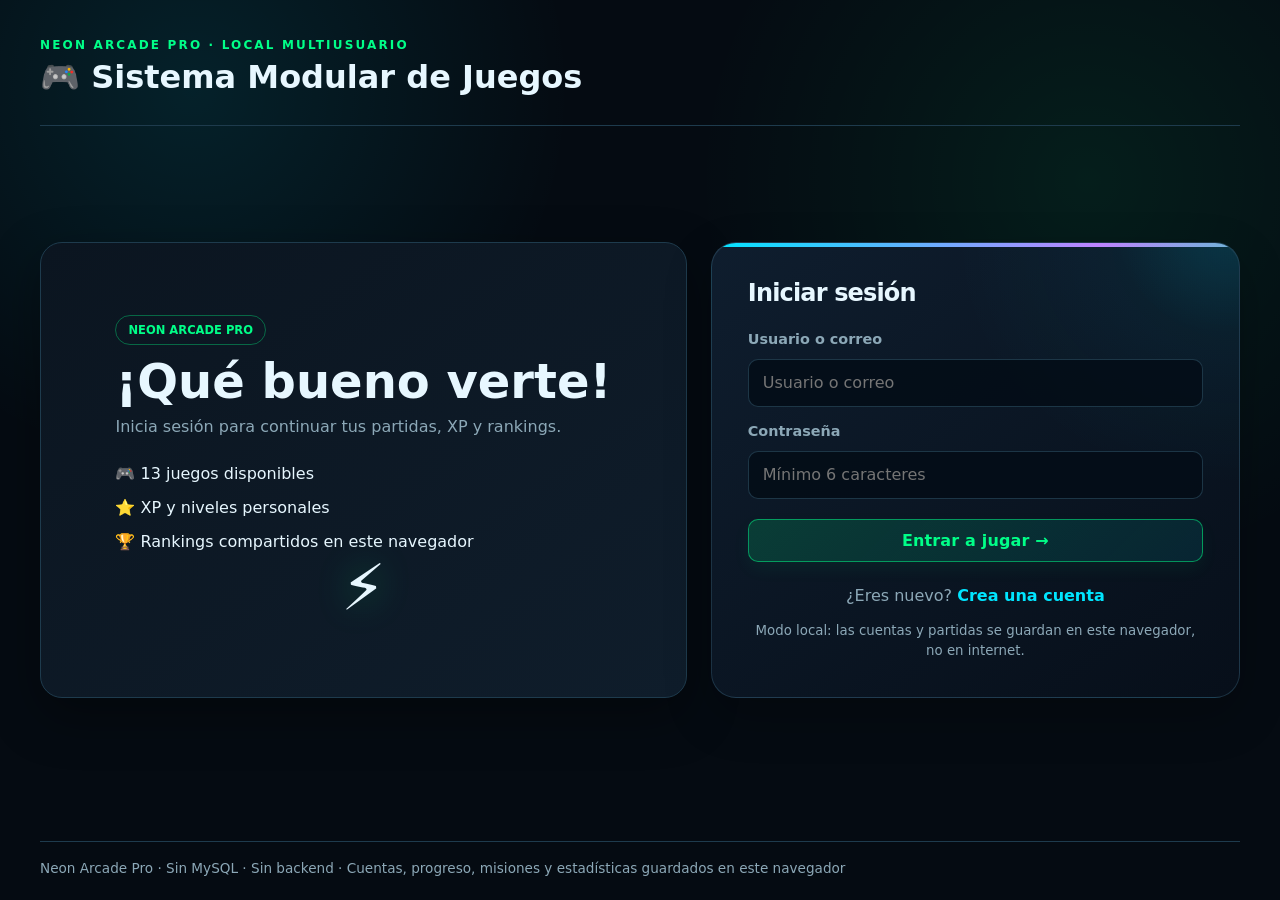
==== index.html @ b997c52e "Juegos_Arcade_Pagina_Web" ====
<!doctype html>
<html lang="es">
<head>
<meta charset="utf-8">
<meta name="viewport" content="width=device-width,initial-scale=1">
<title>Neon Arcade Pro — Local</title>
<link rel="stylesheet" href="frontend/css/styles.css?v=ctrl-shift-safe-large-player-card-20261010">
</head>
<body>
<div class="app-shell">
<header class="topbar">
  <div><span class="eyebrow">NEON ARCADE PRO · LOCAL MULTIUSUARIO</span><h1>🎮 Sistema Modular de Juegos</h1></div>
  <div id="actions"></div>
</header>
<main>
<section id="auth" class="view active"><div id="authcontent"></div></section>
<section id="home" class="view">
  <div class="hero-card hero-card-full"><div class="hero-card-content"><span class="badge">16 JUEGOS · 100% LOCAL</span><div class="hero-title-row"><h2>Elige tu desafío</h2><span id="home-user-chip" class="user-chip hero-user-chip" aria-live="polite"></span></div><p>Gana XP, sube de nivel y mejora tus rankings.</p><div id="profile" class="stats hero-stats"></div></div><span class="hero-icon">⚡</span></div><div id="games" class="game-grid"></div>
</section>
<section id="game" class="view"><div class="game-header"><button id="back" class="btn secondary">← Juegos</button><div><span id="cat" class="eyebrow"></span><h2 id="title"></h2></div><div class="game-header-actions"><button id="restart-current-game" class="btn secondary">↻ Nueva partida</button><button id="rank1" class="btn secondary">🏆 Ranking</button></div></div><div id="gamecontent"></div></section>
<section id="dash" class="view"><button id="backdash" class="btn secondary">← Juegos</button><div id="dashcontent"></div></section>
<section id="rank" class="view"><button id="backrank" class="btn secondary">← Juegos</button><h2>🏆 Rankings locales</h2><div id="rankcontent" class="ranking-grid"></div></section>
<section id="admin" class="view"><button id="backadmin" class="btn secondary">← Juegos</button><h2>🛠️ Administración local</h2><div id="admincontent"></div></section>
</main>
<footer>Neon Arcade Pro · Sin MySQL · Sin backend · Cuentas, progreso, misiones y estadísticas guardados en este navegador</footer>
</div>
<div id="toast-container" class="toast-container"></div>
<script src="frontend/js/bundle-standalone.js?v=ctrl-shift-safe-large-player-card-20261010"></script>
<script src="frontend/js/expansion.js?v=ctrl-shift-safe-large-player-card-20261010"></script>
<script src="frontend/js/neon-v2.js?v=integrated-games-20261010"></script>
</body>
</html>
---- frontend/css/styles.css ----
:root {
  --bg: #050b12;
  --panel: #0b1520;
  --panel-2: #0f1d2b;
  --border: #1e3b4d;
  --text: #e7f7ff;
  --muted: #8ca8b7;
  --green: #00ff88;
  --cyan: #00e5ff;
  --yellow: #ffe600;
  --red: #ff3b5f;
  --blue: #4d8dff;
  --shadow: 0 18px 50px rgba(0,0,0,.35);
}

* { box-sizing: border-box; }
html { scroll-behavior: smooth; }
body {
  margin: 0;
  min-height: 100vh;
  font-family: Inter, ui-sans-serif, system-ui, -apple-system, BlinkMacSystemFont, "Segoe UI", sans-serif;
  color: var(--text);
  background:
    radial-gradient(circle at 15% 10%, rgba(0,229,255,.10), transparent 28%),
    radial-gradient(circle at 85% 20%, rgba(0,255,136,.08), transparent 30%),
    var(--bg);
}
button, input { font: inherit; }
button { cursor: pointer; }
.app-shell { width: min(1200px, 94%); margin: 0 auto; min-height: 100vh; display:flex; flex-direction:column; }
.topbar {
  display:flex; justify-content:space-between; gap:24px; align-items:center;
  padding:34px 0 24px; border-bottom:1px solid var(--border);
}
.topbar h1, .game-header h2, .section-header h2, .credits-card h2 { margin:5px 0; }
.topbar p, .hero-card p, .credits-card p { color:var(--muted); margin:8px 0 0; }
.eyebrow { color:var(--green); font-size:.75rem; font-weight:800; letter-spacing:.18em; }
.top-actions { display:flex; gap:10px; flex-wrap:wrap; }
.view { display:none; padding:28px 0 50px; }
.view.active { display:block; }
.hero-card, .credits-card {
  border:1px solid var(--border); background:linear-gradient(145deg,var(--panel),var(--panel-2));
  border-radius:22px; padding:28px; box-shadow:var(--shadow);
}
.hero-card { display:flex; justify-content:space-between; align-items:center; margin-bottom:24px; }
.hero-card h2 { font-size:clamp(1.7rem,4vw,2.6rem); margin:8px 0; }
.hero-icon { font-size:4rem; filter:drop-shadow(0 0 18px rgba(0,255,136,.4)); }
.badge {
  display:inline-block; border:1px solid rgba(0,255,136,.35); color:var(--green);
  border-radius:999px; padding:5px 10px; font-size:.72rem; font-weight:800;
}
.game-grid { display:grid; grid-template-columns:repeat(auto-fit,minmax(240px,1fr)); gap:16px; }
.game-card {
  text-align:left; padding:22px; border-radius:18px; border:1px solid var(--border);
  background:var(--panel); color:var(--text); transition:.2s; min-height:180px;
}
.game-card:hover { transform:translateY(-4px); border-color:var(--cyan); box-shadow:0 12px 35px rgba(0,229,255,.10); }
.game-card .icon { font-size:2rem; }
.game-card h3 { margin:12px 0 6px; }
.game-card p { color:var(--muted); margin:0; line-height:1.5; }
.game-card .play { color:var(--green); margin-top:18px; font-weight:800; }
.btn {
  border:1px solid var(--border); color:var(--text); background:var(--panel);
  border-radius:10px; padding:10px 15px; transition:.18s;
}
.btn:hover { transform:translateY(-1px); border-color:var(--cyan); }
.btn-primary { background:rgba(0,255,136,.10); border-color:rgba(0,255,136,.5); color:var(--green); }
.btn-secondary { color:var(--cyan); }
.btn-danger { color:var(--red); }
.game-header, .section-header { display:grid; grid-template-columns:auto 1fr auto; gap:18px; align-items:center; margin-bottom:20px; }
.game-content { max-width:900px; margin:auto; }
.game-panel {
  background:linear-gradient(145deg,var(--panel),var(--panel-2)); border:1px solid var(--border);
  border-radius:22px; padding:28px; box-shadow:var(--shadow);
}
.game-panel h3 { margin-top:0; }
.stats { display:grid; grid-template-columns:repeat(auto-fit,minmax(120px,1fr)); gap:10px; margin:18px 0; }
.stat { background:rgba(255,255,255,.025); border:1px solid var(--border); border-radius:12px; padding:12px; }
.stat small { display:block; color:var(--muted); }
.stat strong { font-size:1.25rem; }
.form-row { display:flex; gap:10px; flex-wrap:wrap; align-items:center; }
.input {
  width:100%; background:#07111a; color:var(--text); border:1px solid var(--border);
  border-radius:10px; padding:12px 14px; outline:none;
}
.input:focus { border-color:var(--cyan); box-shadow:0 0 0 3px rgba(0,229,255,.08); }
.form-row .input { flex:1; min-width:180px; }
.action-row { display:flex; gap:10px; flex-wrap:wrap; margin-top:18px; }
.message { margin-top:16px; padding:13px; border-radius:10px; background:rgba(255,255,255,.04); border-left:3px solid var(--cyan); }
.message.success { border-color:var(--green); color:var(--green); }
.message.error { border-color:var(--red); color:#ff9caf; }
.message.warn { border-color:var(--yellow); color:var(--yellow); }
.sequence {
  font-size:2rem; letter-spacing:.25em; text-align:center; padding:22px;
  border:1px dashed var(--cyan); border-radius:14px; margin:18px 0; color:var(--cyan);
}
.choice-grid { display:grid; grid-template-columns:repeat(3,1fr); gap:12px; }
.choice {
  padding:22px 10px; background:var(--panel); border:1px solid var(--border);
  border-radius:15px; color:var(--text); font-size:1.1rem;
}
.choice:hover { border-color:var(--green); }
.word-display { font-size:2rem; letter-spacing:.2em; text-align:center; padding:18px; color:var(--green); }
.letter-grid { display:grid; grid-template-columns:repeat(auto-fit,minmax(42px,1fr)); gap:8px; margin-top:15px; }
.letter-btn { padding:10px; border:1px solid var(--border); background:var(--panel); color:var(--text); border-radius:8px; }
.letter-btn:disabled { opacity:.35; cursor:not-allowed; }
.ranking-grid { display:grid; grid-template-columns:repeat(auto-fit,minmax(270px,1fr)); gap:16px; }
.ranking-card { background:var(--panel); border:1px solid var(--border); border-radius:18px; padding:20px; }
.ranking-card h3 { color:var(--cyan); margin-top:0; }
.ranking-row { display:grid; grid-template-columns:38px 1fr auto; gap:8px; padding:9px 0; border-bottom:1px solid rgba(255,255,255,.06); }
.ranking-row:last-child { border-bottom:0; }
.rank-number { color:var(--yellow); font-weight:800; }
.empty { color:var(--muted); padding:12px 0; }
.modal { position:fixed; inset:0; background:rgba(0,0,0,.72); display:grid; place-items:center; padding:20px; z-index:20; }
.modal.hidden { display:none; }
.modal-card { width:min(520px,100%); background:var(--panel-2); border:1px solid var(--border); border-radius:20px; padding:26px; position:relative; }
.modal-close { position:absolute; right:12px; top:10px; background:none; border:0; color:var(--muted); font-size:1.8rem; }
.toast-container { position:fixed; right:18px; bottom:18px; display:grid; gap:8px; z-index:30; }
.toast { background:var(--panel-2); border:1px solid var(--border); border-left:3px solid var(--green); padding:12px 15px; border-radius:10px; box-shadow:var(--shadow); }
footer { margin-top:auto; border-top:1px solid var(--border); padding:18px 0 24px; color:var(--muted); display:flex; justify-content:space-between; gap:15px; font-size:.85rem; }
@media (max-width:700px) {
  .topbar, .hero-card { flex-direction:column; align-items:flex-start; }
  .game-header, .section-header { grid-template-columns:1fr; }
  .choice-grid { grid-template-columns:1fr; }
  .hero-icon { display:none; }
}


/* Autenticación local */
#auth.view.active { display:flex; align-items:center; min-height:calc(100vh - 190px); }
.auth-layout { display:grid; grid-template-columns:1.1fr minmax(300px,.9fr); gap:24px; width:100%; align-items:stretch; }
.auth-hero { margin:0; min-height:100%; display:flex; flex-direction:column; justify-content:center; }
.auth-hero h2 { font-size:clamp(1.8rem,4vw,3rem); }
.auth-benefits { list-style:none; padding:0; display:grid; gap:15px; margin:28px 0 0; color:var(--text); }
.auth-form { display:flex; flex-direction:column; gap:12px; justify-content:center; }
.auth-form h2 { margin:0 0 8px; }
.auth-form label { color:var(--muted); font-size:.9rem; font-weight:700; margin-top:4px; }
.auth-submit { margin-top:8px; min-height:46px; }
.auth-switch { color:var(--muted); text-align:center; margin:8px 0 0; }
.link-button { border:0; padding:0; color:var(--cyan); background:none; font-weight:800; }
.link-button:hover { text-decoration:underline; }
.auth-note { color:var(--muted); line-height:1.5; text-align:center; }
.user-chip { display:inline-flex; align-items:center; border:1px solid var(--border); border-radius:999px; padding:9px 12px; color:var(--green); }
[hidden] { display:none !important; }
@media(max-width:760px) { .auth-layout { grid-template-columns:1fr; } .auth-hero { min-height:auto; } #auth.view.active { align-items:flex-start; } }

/* Quiz Master */
.quiz-panel{max-width:820px;margin:0 auto;padding:clamp(20px,4vw,36px)}.quiz-top,.quiz-meta,.quiz-bottom{display:flex;align-items:center;justify-content:space-between;gap:14px;flex-wrap:wrap}.quiz-score{font-weight:800;color:var(--yellow)}.quiz-meta{margin:22px 0 10px;color:var(--muted);font-size:.9rem}.quiz-question{font-size:clamp(1.3rem,3vw,2rem);line-height:1.3;margin:28px 0}.quiz-answers{display:grid;grid-template-columns:1fr 1fr;gap:12px}.quiz-answer{display:flex;align-items:center;gap:12px;text-align:left;min-height:68px;padding:14px;border:1px solid var(--border);border-radius:14px;background:var(--panel-2);color:var(--text);transition:transform .15s,border-color .15s,background .15s}.quiz-answer:hover:not(:disabled){transform:translateY(-2px);border-color:var(--cyan)}.quiz-answer>span{display:grid;place-items:center;flex:0 0 32px;height:32px;border-radius:9px;background:#153140;color:var(--cyan);font-weight:900}.quiz-answer.correct{border-color:var(--green);background:rgba(0,255,136,.1)}.quiz-answer.incorrect{border-color:var(--red);background:rgba(255,59,95,.1)}.quiz-feedback{min-height:70px;padding-top:14px}.quiz-feedback p{color:var(--muted);margin-top:6px}.quiz-bottom{border-top:1px solid var(--border);padding-top:18px;margin-top:10px}.quiz-result{text-align:center;max-width:700px;margin:auto}.quiz-big{font-size:4rem;margin-bottom:12px}.quiz-result .btn{margin:12px 6px 0}@media(max-width:600px){.quiz-answers{grid-template-columns:1fr}.quiz-question{margin:20px 0}.quiz-answer{min-height:58px}}

/* Secuencia Neon */
.sequence-panel{max-width:850px;margin:0 auto;padding:clamp(18px,4vw,34px)}.sequence-heading{display:flex;justify-content:space-between;gap:20px;align-items:flex-start;flex-wrap:wrap}.sequence-heading h2{margin:10px 0 6px}.sequence-heading p{color:var(--muted);max-width:520px}.sequence-stats{display:flex;gap:10px}.sequence-stats>div{display:flex;flex-direction:column;gap:6px;padding:12px 16px;border:1px solid var(--border);border-radius:12px;background:var(--panel-2);min-width:82px}.sequence-stats small{color:var(--muted)}.sequence-stats strong{font-size:1.3rem;color:var(--green)}.sequence-status{text-align:center;margin:22px 0;padding:13px;border-radius:12px;border:1px solid #1b4653;background:#081b26;font-weight:700;min-height:48px}.sequence-board{display:grid;grid-template-columns:repeat(2,minmax(100px,180px));gap:14px;justify-content:center;padding:16px 0}.sequence-pad{aspect-ratio:1;border:2px solid #254050;border-radius:24px;display:flex;flex-direction:column;align-items:center;justify-content:center;gap:8px;color:#fff;background:#101f2b;transition:transform .12s,filter .12s,box-shadow .12s;box-shadow:inset 0 0 22px #0004}.sequence-pad span{font-size:clamp(2rem,6vw,3.4rem)}.sequence-pad small{font-weight:800;letter-spacing:.08em;text-transform:uppercase}.sequence-pad:disabled{cursor:default;opacity:.72}.sequence-pad:not(:disabled){cursor:pointer}.sequence-pad:not(:disabled):hover{transform:scale(1.025)}.sequence-pad.pad-cyan{border-color:#00e5ff66}.sequence-pad.pad-pink{border-color:#ff4da666}.sequence-pad.pad-green{border-color:#00ff8866}.sequence-pad.pad-yellow{border-color:#ffe60066}.sequence-pad.lit{transform:scale(.96);filter:brightness(1.8);box-shadow:0 0 32px currentColor,inset 0 0 32px currentColor}.pad-cyan.lit{background:#007e91;color:#8fffff}.pad-pink.lit{background:#9d245e;color:#ffd5eb}.pad-green.lit{background:#087442;color:#caffdf}.pad-yellow.lit{background:#877100;color:#fff6a5}.sequence-actions{display:flex;justify-content:center;gap:10px;flex-wrap:wrap;margin-top:10px}.sequence-help{text-align:center;margin-top:16px}.sequence-result{text-align:center;margin-top:20px;padding:18px;border:1px solid var(--border);border-radius:14px;background:var(--panel-2)}.sequence-result .btn{margin:8px}.sequence-result .muted{display:block}@media(max-width:500px){.sequence-board{gap:9px}.sequence-pad{border-radius:16px}.sequence-stats>div{min-width:70px;padding:10px}}


/* Arcade mini-games pack */
.mini-game-panel,.mini-game-result{max-width:820px;margin:0 auto;padding:clamp(20px,4vw,36px);text-align:center}.mini-game-head{display:flex;justify-content:space-between;align-items:center;gap:12px;flex-wrap:wrap}.mini-timer{font-size:1.15rem;color:var(--yellow)}.typing-word{font-size:clamp(2.5rem,8vw,4.5rem);font-weight:900;letter-spacing:.04em;color:var(--cyan);text-shadow:0 0 25px #00e5ff44;margin:28px 0}.mini-form{display:flex;gap:10px;max-width:600px;margin:0 auto 24px}.mini-form .input{flex:1;min-width:0}.mini-stats{display:flex;justify-content:center;gap:12px;flex-wrap:wrap;margin:22px 0}.mini-stats>div{min-width:110px;padding:14px;border:1px solid var(--border);border-radius:13px;background:var(--panel-2);display:flex;flex-direction:column;gap:5px}.mini-stats small{color:var(--muted)}.mini-stats strong{font-size:1.5rem;color:var(--green)}.mini-feedback{min-height:26px;color:var(--cyan);font-weight:700}.mini-emoji{font-size:4rem;margin-bottom:12px}.mini-game-result .btn{margin:8px}.reaction-pad{width:min(100%,520px);min-height:240px;margin:24px auto;border:2px solid #ff456866;border-radius:22px;background:linear-gradient(135deg,#321329,#501c36);color:#ffd8e7;font-size:clamp(1.5rem,5vw,2.5rem);font-weight:900;letter-spacing:.05em;cursor:pointer;box-shadow:0 0 30px #ff456822;transition:background .12s,transform .12s}.reaction-pad.reaction-go{background:linear-gradient(135deg,#087442,#00a95d);border-color:#24e58a;color:#e2ffef;box-shadow:0 0 38px #24e58a55}.reaction-history{display:grid;gap:7px;margin:18px 0;color:var(--muted)}.color-target{margin:24px 0;font-size:1.2rem}.color-target strong{font-size:1.8rem;margin-left:8px}.color-grid{display:grid;grid-template-columns:repeat(5,minmax(50px,100px));gap:12px;justify-content:center}.color-tile{aspect-ratio:1;border-radius:18px;border:2px solid color-mix(in srgb,var(--tile),transparent 15%);background:color-mix(in srgb,var(--tile),#101522 20%);font-size:clamp(1.7rem,5vw,2.8rem);cursor:pointer;transition:transform .12s,filter .12s;box-shadow:0 8px 22px color-mix(in srgb,var(--tile),transparent 78%)}.color-tile:hover{transform:translateY(-4px) scale(1.03);filter:brightness(1.2)}.ttt-board{display:grid;grid-template-columns:repeat(3,minmax(70px,120px));gap:10px;justify-content:center;margin:24px auto}.ttt-cell{aspect-ratio:1;border:1px solid var(--border);border-radius:16px;background:var(--panel-2);color:var(--cyan);font-size:clamp(2rem,7vw,3.5rem);font-weight:900;cursor:pointer;box-shadow:inset 0 0 18px #0003;transition:transform .12s,border-color .12s}.ttt-cell:not(:disabled):hover{transform:scale(1.04);border-color:var(--cyan)}.ttt-cell:disabled{cursor:default;color:var(--pink)}@media(max-width:600px){.mini-form{flex-direction:column}.color-grid{gap:7px}.color-tile{border-radius:12px}.reaction-pad{min-height:190px}.mini-stats>div{min-width:90px;padding:10px}}


/* Refresh visual para los 9 juegos clásicos: más profundidad, contraste y feedback */
:root { --game-glow: rgba(0,229,255,.12); }
.game-card {
  position:relative; isolation:isolate; overflow:hidden; text-align:left;
  min-height:230px; padding:22px; border-radius:20px;
  background:linear-gradient(145deg,rgba(17,34,52,.98),rgba(7,16,28,.98));
  border:1px solid rgba(102,160,190,.22);
  box-shadow:0 12px 28px rgba(0,0,0,.18), inset 0 1px 0 rgba(255,255,255,.035);
  transition:transform .22s ease,border-color .22s ease,box-shadow .22s ease;
}
.game-card::before { content:""; position:absolute; z-index:-1; width:190px;height:190px;right:-80px;top:-95px;border-radius:50%;background:radial-gradient(circle,rgba(0,229,255,.14),transparent 68%);transition:transform .28s ease; }
.game-card::after { content:""; position:absolute;left:0;right:0;bottom:0;height:3px;background:linear-gradient(90deg,var(--cyan),var(--green),var(--pink));transform:scaleX(.18);transform-origin:left;transition:transform .22s ease; }
.game-card:hover { transform:translateY(-6px);border-color:rgba(0,229,255,.58);box-shadow:0 18px 42px rgba(0,0,0,.3),0 0 24px rgba(0,229,255,.08); }
.game-card:hover::before { transform:scale(1.35); }
.game-card:hover::after { transform:scaleX(1); }
.game-card .icon { display:grid;place-items:center;width:64px;height:64px;margin-bottom:16px;border:1px solid rgba(0,229,255,.22);border-radius:18px;background:linear-gradient(145deg,rgba(0,229,255,.11),rgba(189,131,255,.08));font-size:2.15rem;filter:drop-shadow(0 0 10px rgba(0,229,255,.14)); }
.game-card .eyebrow { display:inline-flex;padding:5px 8px;border:1px solid rgba(0,229,255,.15);border-radius:999px;background:rgba(0,229,255,.055);font-size:.68rem; }
.game-card h3 { font-size:1.16rem;letter-spacing:-.02em;margin:12px 0 8px; }
.game-card p { font-size:.91rem;line-height:1.55;min-height:42px; }
.game-card .play { display:flex;align-items:center;justify-content:space-between;margin-top:18px;padding-top:13px;border-top:1px solid rgba(255,255,255,.07);font-size:.82rem;letter-spacing:.07em; }
.game-panel { position:relative;overflow:hidden;border-color:rgba(93,159,190,.24);background:radial-gradient(ellipse at 100% 0%,rgba(0,229,255,.075),transparent 38%),linear-gradient(145deg,rgba(15,30,47,.98),rgba(7,15,26,.99));box-shadow:0 18px 48px rgba(0,0,0,.24),inset 0 1px 0 rgba(255,255,255,.035); }
.game-panel > h3:first-child { display:flex;align-items:center;gap:10px;font-size:clamp(1.3rem,3vw,1.8rem);letter-spacing:-.025em;margin:0 0 20px;padding-bottom:16px;border-bottom:1px solid rgba(255,255,255,.08); }
.game-panel h2 { letter-spacing:-.035em; }
.game-panel .stats { margin:20px 0; }
.game-panel .stat { border-color:rgba(91,159,190,.18);background:linear-gradient(145deg,rgba(18,39,58,.82),rgba(10,23,36,.82));box-shadow:inset 0 1px 0 rgba(255,255,255,.025); }
.game-panel .stat strong { display:block;margin-top:5px;color:var(--cyan);font-size:clamp(1.35rem,3vw,1.7rem); }
.game-panel .sequence { font-size:clamp(1.6rem,5vw,2.5rem);font-weight:900;letter-spacing:.22em;background:linear-gradient(135deg,rgba(0,229,255,.075),rgba(0,255,136,.035));box-shadow:inset 0 0 24px rgba(0,229,255,.04),0 0 22px rgba(0,229,255,.025); }
.game-panel #question h2, .game-panel #question h3, .game-panel #current { font-size:clamp(2rem,6vw,3.5rem);font-weight:900;color:var(--cyan);text-shadow:0 0 25px rgba(0,229,255,.13); }
.game-panel .choice-grid { gap:14px;margin:22px 0; }
.game-panel .choice { position:relative;overflow:hidden;min-height:82px;border-radius:16px;background:linear-gradient(145deg,rgba(21,42,60,.95),rgba(9,22,35,.98));box-shadow:0 8px 18px rgba(0,0,0,.12),inset 0 1px 0 rgba(255,255,255,.04);font-weight:800;transition:transform .16s,border-color .16s,box-shadow .16s; }
.game-panel .choice:hover:not(:disabled) { transform:translateY(-3px);border-color:var(--green);box-shadow:0 10px 25px rgba(0,255,136,.08); }
.game-panel .input { min-height:48px;background:rgba(4,13,23,.88);border-color:rgba(95,158,190,.28); }
.game-panel .btn { min-height:43px;font-weight:750;letter-spacing:.01em; }
.game-panel .btn-primary { background:linear-gradient(135deg,rgba(0,255,136,.16),rgba(0,229,255,.09));box-shadow:0 7px 18px rgba(0,255,136,.055); }
.game-panel .btn:disabled { opacity:.58;cursor:not-allowed;transform:none; }
.game-panel .message { border-radius:13px;line-height:1.55;box-shadow:inset 0 0 22px rgba(255,255,255,.018);animation:arcadeMessageIn .22s ease both; }
.game-panel .action-row { padding-top:14px;border-top:1px solid rgba(255,255,255,.065); }
#result:empty { display:none; }
@keyframes arcadeMessageIn { from { opacity:0;transform:translateY(5px); } to { opacity:1;transform:translateY(0); } }
@media(max-width:600px) {
  .game-card { min-height:205px;padding:18px; }
  .game-card .icon { width:54px;height:54px;border-radius:15px; }
  .game-panel { padding:20px; }
  .game-panel .choice-grid { gap:9px; }
  .game-panel .choice { min-height:70px;padding:16px 8px; }
}
@media(prefers-reduced-motion:reduce) { .game-card,.game-card::before,.game-card::after,.game-panel .choice,.game-panel .message { transition:none;animation:none; } }


/* NEON ARCADE PRO — acabado visual dedicado a los nueve juegos clásicos */
.game-panel {
  --classic-accent: #00e5ff;
  position: relative;
  isolation: isolate;
  padding: clamp(22px, 3.5vw, 36px);
  border-radius: 25px;
}
.game-panel::before {
  content: "";
  position: absolute;
  inset: 0 0 auto;
  height: 4px;
  z-index: -1;
  background: linear-gradient(90deg,var(--classic-accent),#bd83ff,#00ff88,var(--classic-accent));
  background-size: 220% 100%;
  animation: classicGlowLine 6s linear infinite;
}
.game-panel::after {
  content: "";
  position: absolute;
  width: 230px;
  height: 230px;
  top: -135px;
  right: -100px;
  border-radius: 50%;
  pointer-events: none;
  background: radial-gradient(circle,var(--classic-accent) 0%,transparent 68%);
  opacity: .09;
  z-index: -1;
}
@keyframes classicGlowLine { to { background-position: 220% 0; } }
.game-panel h3:first-child { font-size: clamp(1.4rem, 3vw, 2rem); }
.game-panel > p { max-width: 66ch; line-height: 1.7; color: var(--muted); }
.game-panel .stats { display: grid; grid-template-columns: repeat(auto-fit,minmax(115px,1fr)); gap: 12px; }
.game-panel .stat { border-radius: 17px; padding: 16px 18px; transition: transform .18s,border-color .18s; }
.game-panel .stat:hover { transform: translateY(-2px); border-color: color-mix(in srgb,var(--classic-accent),transparent 40%); }
.game-panel .stat small { text-transform: uppercase; letter-spacing: .1em; font-size: .69rem; }
.game-panel .stat strong { font-variant-numeric: tabular-nums; }
.game-panel .choice-grid { display: grid; grid-template-columns: repeat(auto-fit,minmax(125px,1fr)); }
.game-panel .choice { min-height: 92px; padding: 18px; font-size: 1.02rem; }
.game-panel .choice:active:not(:disabled), .game-panel .btn:active:not(:disabled) { transform: translateY(1px) scale(.985); }
.game-panel .form-row { display:flex; gap:12px; align-items:stretch; margin:18px 0; }
.game-panel .form-row .input { flex:1; min-width:0; }
.game-panel .input:focus { outline: none; border-color: var(--classic-accent); box-shadow: 0 0 0 3px color-mix(in srgb,var(--classic-accent),transparent 84%),0 0 24px color-mix(in srgb,var(--classic-accent),transparent 90%); }
.game-panel .sequence { border:1px solid color-mix(in srgb,var(--classic-accent),transparent 75%); border-radius:18px; padding:24px 18px; margin:20px 0; text-align:center; overflow-wrap:anywhere; }
.game-panel #question { margin: 22px 0; padding: 20px; border: 1px solid rgba(0,229,255,.13); border-radius: 18px; background: linear-gradient(135deg,rgba(0,229,255,.06),rgba(189,131,255,.035)); text-align:center; }
.game-panel #question h2 { margin: 0; }
.game-panel #result:not(:empty) { margin-top:18px; }
.game-panel .message { padding:14px 16px; }
.game-panel .action-row { display:flex; flex-wrap:wrap; gap:10px; align-items:center; margin-top:22px; }
.game-panel .word-display { display:flex; justify-content:center; flex-wrap:wrap; gap:8px; margin:24px 0; font-size:clamp(1.5rem,4.5vw,2.4rem); font-weight:900; letter-spacing:.12em; color:var(--classic-accent); text-shadow:0 0 18px color-mix(in srgb,var(--classic-accent),transparent 75%); }
.game-panel .letter-grid { display:grid; grid-template-columns:repeat(auto-fit,minmax(38px,1fr)); gap:8px; margin:20px 0; }
.game-panel .letter-btn { min-height:42px; border:1px solid rgba(0,229,255,.2); border-radius:11px; background:linear-gradient(145deg,rgba(20,43,62,.9),rgba(7,18,31,.95)); color:var(--text); font-weight:800; cursor:pointer; transition:transform .15s,border-color .15s,background .15s; }
.game-panel .letter-btn:not(:disabled):hover { transform:translateY(-3px); border-color:var(--classic-accent); background:rgba(0,229,255,.12); }
.game-panel .letter-btn:disabled { opacity:.35; cursor:not-allowed; }
.game-panel #hint { margin:16px 0; }
.game-panel #current { display:block; text-align:center; padding:22px; margin:20px auto; border:1px solid rgba(0,229,255,.2); border-radius:20px; background:radial-gradient(circle at 50% 0%,rgba(0,229,255,.12),transparent 75%),rgba(4,15,26,.75); }
.game-panel [data-choice], .game-panel [data-die], .game-panel [data-v] { min-height:92px; }
.game-panel [data-choice] { font-size:1rem; text-transform:capitalize; }
.game-panel [data-choice] br { display:block; content:""; margin:8px; }
.game-panel:has(#guess) { --classic-accent:#bd83ff; }
.game-panel:has([data-choice]) { --classic-accent:#ff6da8; }
.game-panel:has([data-die]) { --classic-accent:#ffd166; }
.game-panel:has(#sequence) { --classic-accent:#00e5ff; }
.game-panel:has(#question h2) { --classic-accent:#00ff9d; }
.game-panel:has(#answer[type="number"]) { --classic-accent:#00e5ff; }
.game-panel:has(#current) { --classic-accent:#bd83ff; }
.game-panel:has(#word) { --classic-accent:#ff77c8; }
.game-panel:has(#check) { --classic-accent:#00ff9d; }
.game-panel:has(#guess) .btn-primary,
.game-panel:has([data-choice]) .btn-primary,
.game-panel:has([data-die]) .btn-primary { border-color:color-mix(in srgb,var(--classic-accent),transparent 48%); }
@media(max-width:600px) {
 .game-panel { padding:20px 16px; border-radius:20px; }
 .game-panel .form-row { flex-direction:column; }
 .game-panel .form-row .btn { width:100%; }
 .game-panel .choice-grid { grid-template-columns:repeat(2,minmax(0,1fr)); }
 .game-panel .choice { min-height:76px; padding:14px 8px; }
 .game-panel .letter-grid { grid-template-columns:repeat(7,minmax(0,1fr)); gap:6px; }
 .game-panel .letter-btn { min-height:38px; }
}
@media(prefers-reduced-motion:reduce) { .game-panel::before { animation:none; } }


/* NEON ARCADE PRO — paneles de administración, jugador y rankings */
.panel-kicker { display:inline-flex; align-items:center; gap:8px; color:var(--cyan); font-size:.69rem; font-weight:850; letter-spacing:.16em; text-transform:uppercase; }
.dashboard-hero,.admin-hero,.ranking-intro { padding:clamp(22px,4vw,38px); border-radius:25px; margin-bottom:20px; }
.dashboard-heading { display:flex; align-items:center; justify-content:space-between; gap:20px; }
.dashboard-heading h2,.admin-hero h2,.ranking-intro h2 { font-size:clamp(1.55rem,3.2vw,2.35rem); letter-spacing:-.04em; margin:12px 0 8px; }
.dashboard-heading p,.admin-hero p,.ranking-intro p { color:var(--muted); line-height:1.65; max-width:68ch; margin:0; }
.dashboard-level { display:grid; place-items:center; flex:0 0 96px; width:96px; height:96px; border-radius:26px; border:1px solid rgba(0,229,255,.3); background:radial-gradient(circle at 30% 20%,rgba(0,229,255,.22),rgba(189,131,255,.09) 70%); box-shadow:0 0 35px rgba(0,229,255,.08),inset 0 0 25px rgba(0,229,255,.05); }
.dashboard-level span { color:var(--muted); font-size:.65rem; font-weight:850; letter-spacing:.15em; }
.dashboard-level strong { color:var(--cyan); font-size:2.15rem; line-height:1; }
.level-progress-copy,.progress-foot { display:flex; justify-content:space-between; align-items:center; gap:12px; font-size:.86rem; }
.level-progress-copy { margin-top:26px; }
.level-progress-copy span,.progress-foot { color:var(--muted); }
.level-progress-copy strong { color:var(--text); font-variant-numeric:tabular-nums; }
.dashboard-progress { height:12px; overflow:hidden; border-radius:999px; background:rgba(255,255,255,.07); margin:11px 0 8px; }
.dashboard-progress>div { height:100%; border-radius:inherit; background:linear-gradient(90deg,var(--cyan),#bd83ff,var(--green)); box-shadow:0 0 18px rgba(0,229,255,.24); transition:width .45s ease; }
.progress-foot { font-size:.76rem; }
.dashboard-stat-grid,.admin-metric-grid { display:grid; grid-template-columns:repeat(4,minmax(0,1fr)); gap:14px; margin:18px 0; }
.dashboard-stat,.admin-metric { position:relative; overflow:hidden; display:flex; flex-direction:column; align-items:flex-start; gap:8px; padding:21px; min-width:0; border-radius:19px; border:1px solid rgba(91,159,190,.19); background:linear-gradient(145deg,rgba(16,35,53,.94),rgba(7,17,29,.97)); box-shadow:0 12px 28px rgba(0,0,0,.12),inset 0 1px 0 rgba(255,255,255,.03); }
.dashboard-stat::after,.admin-metric::after { content:""; position:absolute; right:-28px; top:-38px; width:100px; height:100px; border-radius:50%; background:radial-gradient(circle,rgba(0,229,255,.12),transparent 70%); pointer-events:none; }
.dashboard-stat-icon,.admin-metric-icon { display:grid; place-items:center; width:43px; height:43px; border-radius:13px; border:1px solid rgba(0,229,255,.16); background:rgba(0,229,255,.07); font-size:1.3rem; }
.dashboard-stat small,.admin-metric small { color:var(--muted); font-size:.73rem; letter-spacing:.06em; text-transform:uppercase; line-height:1.45; }
.dashboard-stat strong,.admin-metric strong { font-size:clamp(1.55rem,2.8vw,2.1rem); line-height:1.2; letter-spacing:-.04em; font-variant-numeric:tabular-nums; }
.dashboard-stat strong em { color:var(--cyan); font-style:normal; font-size:.85rem; letter-spacing:0; }
.dashboard-stat-note,.admin-metric div>span { color:var(--muted); font-size:.77rem; line-height:1.4; }
.dashboard-bottom-grid { display:grid; grid-template-columns:repeat(2,minmax(0,1fr)); gap:14px; }
.dashboard-info-card { display:flex; flex-wrap:wrap; align-items:center; gap:14px; padding:22px; border:1px solid rgba(91,159,190,.2); border-radius:19px; background:rgba(10,24,38,.78); }
.dashboard-info-icon { display:grid; place-items:center; flex:0 0 48px; height:48px; border-radius:15px; background:rgba(189,131,255,.1); font-size:1.5rem; }
.dashboard-info-card>div { flex:1; min-width:140px; }
.dashboard-info-card h3 { margin:0 0 7px; font-size:1rem; }
.dashboard-info-card p { margin:0; color:var(--muted); font-size:.85rem; line-height:1.6; }
.dashboard-info-card p strong { color:var(--green); }
.local-status { display:inline-flex; align-items:center; gap:8px; color:var(--muted); font-size:.75rem; padding:8px 10px; border-radius:999px; border:1px solid rgba(0,255,136,.15); }
.local-status i { width:7px; height:7px; border-radius:50%; background:var(--green); box-shadow:0 0 10px var(--green); }
.admin-hero { display:flex; align-items:center; justify-content:space-between; gap:20px; background:radial-gradient(ellipse at 85% 20%,rgba(189,131,255,.14),transparent 36%),radial-gradient(ellipse at 0% 100%,rgba(0,229,255,.09),transparent 42%),linear-gradient(145deg,rgba(16,30,49,.98),rgba(7,15,27,.99)); }
.admin-hero-copy { min-width:0; }
.admin-hero h2 span { color:var(--cyan); }
.admin-hero-tags,.ranking-intro-tags { display:flex; flex-wrap:wrap; gap:8px; margin-top:18px; }
.admin-hero-tags span,.ranking-intro-tags span { display:inline-flex; align-items:center; padding:7px 10px; border:1px solid rgba(105,169,195,.18); border-radius:999px; background:rgba(255,255,255,.025); color:var(--muted); font-size:.74rem; }
.admin-orb { display:grid; place-items:center; flex:0 0 100px; height:100px; border-radius:30px; border:1px solid rgba(189,131,255,.28); background:linear-gradient(145deg,rgba(189,131,255,.15),rgba(0,229,255,.08)); font-size:3rem; box-shadow:0 0 40px rgba(189,131,255,.08),inset 0 0 25px rgba(189,131,255,.05); }
.admin-metric { flex-direction:row; align-items:center; gap:13px; }
.admin-metric-icon { flex:0 0 44px; }
.admin-metric div { min-width:0; display:flex; flex-direction:column; gap:6px; }
.admin-metric strong { font-size:clamp(1.35rem,2.4vw,1.9rem); overflow-wrap:anywhere; }
.admin-users-panel { padding:clamp(18px,3vw,30px); border-radius:23px; }
.admin-section-heading { display:flex; align-items:center; justify-content:space-between; gap:18px; margin-bottom:18px; }
.admin-section-heading h3 { margin:7px 0 5px; font-size:1.35rem; }
.admin-section-heading p { margin:0; color:var(--muted); font-size:.85rem; }
.admin-count { white-space:nowrap; padding:8px 11px; border-radius:999px; color:var(--cyan); background:rgba(0,229,255,.07); border:1px solid rgba(0,229,255,.18); font-size:.78rem; font-weight:800; }
.admin-table-tools { display:flex; justify-content:space-between; align-items:center; gap:12px; margin:15px 0; }
.admin-search { display:flex; align-items:center; gap:9px; width:min(100%,420px); padding-left:12px; border:1px solid rgba(91,159,190,.22); border-radius:13px; background:rgba(4,13,23,.65); }
.admin-search>span { font-size:1.5rem; color:var(--cyan); line-height:1; }
.admin-search .input { border:0; box-shadow:none; background:transparent; min-width:0; }
.admin-search .input:focus { box-shadow:none; }
.admin-table-hint { color:var(--muted); font-size:.74rem; }
.admin-table { min-width:730px; }
.admin-table thead th { position:sticky; top:0; background:#0d1c2b; color:#9fb7c7; font-size:.7rem; letter-spacing:.08em; text-transform:uppercase; }
.admin-table tbody tr { transition:background .15s; }
.admin-table tbody tr:hover { background:rgba(0,229,255,.035); }
.admin-user-cell { display:flex; align-items:center; gap:10px; min-width:135px; }
.admin-avatar { display:grid; place-items:center; flex:0 0 34px; width:34px; height:34px; border-radius:11px; color:var(--cyan); font-weight:900; background:linear-gradient(145deg,rgba(0,229,255,.13),rgba(189,131,255,.1)); border:1px solid rgba(0,229,255,.18); }
.role-pill,.level-pill { display:inline-flex; align-items:center; gap:5px; padding:6px 9px; border-radius:999px; white-space:nowrap; font-size:.73rem; font-weight:800; }
.role-admin { color:#d8b9ff; background:rgba(189,131,255,.1); border:1px solid rgba(189,131,255,.2); }
.role-player { color:#a5d6e5; background:rgba(0,229,255,.055); border:1px solid rgba(0,229,255,.13); }
.level-pill { color:#ffe09a; background:rgba(255,209,102,.07); border:1px solid rgba(255,209,102,.17); }
.admin-xp { color:var(--green); white-space:nowrap; }
.admin-no-users { padding:24px; text-align:center; }
.admin-no-users[hidden] { display:none; }
.admin-danger-zone { display:flex; justify-content:space-between; align-items:center; gap:20px; margin-top:18px; padding:20px 22px; border:1px solid rgba(255,91,117,.22); border-radius:18px; background:linear-gradient(120deg,rgba(255,69,104,.055),rgba(10,22,35,.75)); }
.admin-danger-zone>div { display:flex; align-items:center; gap:13px; }
.danger-icon { display:grid; place-items:center; flex:0 0 42px; height:42px; border-radius:13px; background:rgba(255,69,104,.09); font-size:1.35rem; }
.admin-danger-zone h3 { margin:0 0 6px; font-size:.98rem; }
.admin-danger-zone p { margin:0; max-width:65ch; color:var(--muted); font-size:.8rem; line-height:1.5; }
.ranking-intro { background:radial-gradient(ellipse at 90% 10%,rgba(255,209,102,.11),transparent 35%),linear-gradient(145deg,rgba(16,30,49,.98),rgba(7,15,27,.99)); }
.ranking-intro h2 { margin-bottom:8px; }
.ranking-grid { display:grid; grid-template-columns:repeat(2,minmax(0,1fr)); gap:15px; }
.ranking-card { min-width:0; padding:20px; border-radius:20px; border:1px solid rgba(91,159,190,.2); background:linear-gradient(145deg,rgba(15,30,47,.97),rgba(7,15,26,.99)); box-shadow:0 14px 32px rgba(0,0,0,.14); }
.ranking-card-head { display:flex; align-items:center; gap:12px; margin-bottom:16px; padding-bottom:14px; border-bottom:1px solid rgba(255,255,255,.07); }
.ranking-trophy { display:grid; place-items:center; flex:0 0 45px; height:45px; border-radius:14px; background:rgba(255,209,102,.08); border:1px solid rgba(255,209,102,.17); font-size:1.35rem; }
.ranking-card-head h3 { margin:0 0 4px; font-size:1rem; }
.ranking-card-head span { color:var(--muted); font-size:.75rem; }
.ranking-row { display:grid; grid-template-columns:42px minmax(0,1fr) auto; align-items:center; gap:10px; margin-top:8px; padding:11px 12px; border:1px solid rgba(255,255,255,.045); border-radius:12px; background:rgba(255,255,255,.018); }
.ranking-row.ranking-first { border-color:rgba(255,209,102,.18); background:linear-gradient(90deg,rgba(255,209,102,.07),rgba(255,255,255,.015)); }
.rank-position { font-weight:900; color:var(--muted); }
.ranking-first .rank-position { font-size:1.1rem; }
.rank-player { min-width:0; overflow:hidden; text-overflow:ellipsis; white-space:nowrap; font-weight:700; }
.rank-score { color:var(--green); font-variant-numeric:tabular-nums; }
.rank-score small { color:var(--muted); font-size:.65rem; font-weight:600; }
.ranking-empty { display:grid; justify-items:center; gap:5px; padding:25px 10px; text-align:center; }
.ranking-empty>span { font-size:1.7rem; }
.ranking-empty strong { font-size:.9rem; }
.ranking-empty p { color:var(--muted); font-size:.78rem; margin:0; }
@media(max-width:900px) { .dashboard-stat-grid,.admin-metric-grid { grid-template-columns:repeat(2,minmax(0,1fr)); } }
@media(max-width:650px) {
 .dashboard-heading { align-items:flex-start; }
 .dashboard-level { flex-basis:74px; width:74px; height:74px; border-radius:22px; }
 .dashboard-level strong { font-size:1.8rem; }
 .dashboard-bottom-grid,.ranking-grid { grid-template-columns:1fr; }
 .admin-hero { align-items:flex-start; }
 .admin-orb { flex-basis:64px; height:64px; border-radius:20px; font-size:2rem; }
 .admin-section-heading { align-items:flex-start; flex-direction:column; }
 .admin-table-tools { align-items:stretch; flex-direction:column; }
 .admin-search { width:100%; }
 .admin-danger-zone { align-items:stretch; flex-direction:column; }
 .admin-danger-zone .btn { width:100%; }
 .level-progress-copy { align-items:flex-start; flex-direction:column; gap:5px; }
}
@media(prefers-reduced-motion:reduce) { .dashboard-progress>div,.admin-table tbody tr { transition:none; } }

/* NEON ARCADE PRO · mejoras integrales */
.catalog-tools{margin:18px 0;padding:18px}.catalog-tool-row{display:flex;gap:12px;align-items:center;flex-wrap:wrap}.catalog-tool-row .input{flex:1;min-width:180px}.favorite-filter{display:flex;align-items:center;gap:8px;color:var(--muted);white-space:nowrap}.catalog-note,.muted{color:var(--muted)}.game-card-wrap{position:relative;min-width:0}.game-card-wrap .game-card{width:100%;height:100%;text-align:left}.favorite-star{position:absolute;right:14px;top:14px;border:1px solid rgba(255,255,255,.12);background:#10172a;color:#f5cf63;border-radius:12px;padding:7px 10px;cursor:pointer;font-size:1.15rem}.favorite-star.is-favorite{background:rgba(245,207,99,.13);border-color:#f5cf63}.mission-strip{margin-top:24px;padding:22px}.mission-strip h3{margin:6px 0}.mission-mini-grid,.mission-grid,.achievement-grid{display:grid;grid-template-columns:repeat(auto-fit,minmax(190px,1fr));gap:12px;margin-top:16px}.mission-mini,.mission-card,.achievement-card{border:1px solid rgba(255,255,255,.1);border-radius:16px;padding:15px;background:rgba(255,255,255,.025)}.mission-mini strong,.mission-mini span{display:block}.mission-mini span{font-size:.82rem;color:var(--muted);margin:8px 0}.mission-done{border-color:rgba(66,235,166,.45);background:rgba(66,235,166,.055)}.mission-card-top{display:flex;justify-content:space-between;align-items:center}.mission-card-top b,.achievement-card em{font-size:.7rem;color:var(--green);font-style:normal}.mission-card h3{margin:12px 0 5px}.mission-card p,.achievement-card small{color:var(--muted);font-size:.88rem}.progress{overflow:hidden;border-radius:999px;background:rgba(255,255,255,.08);height:8px}.progress>div{height:100%;border-radius:inherit;background:linear-gradient(90deg,var(--cyan),var(--green));transition:width .5s ease}.profile-hero{display:flex;align-items:center;gap:20px;padding:25px;margin:20px 0}.profile-avatar-big{width:86px;height:86px;display:grid;place-items:center;border-radius:24px;font-size:3rem;background:linear-gradient(135deg,rgba(0,229,255,.18),rgba(189,131,255,.2));border:1px solid rgba(0,229,255,.3)}.profile-hero h2{margin:6px 0}.profile-edit{padding:22px;margin-bottom:18px}.profile-form{display:grid;grid-template-columns:2fr 1fr;gap:14px}.profile-form label{display:grid;gap:7px;color:var(--muted)}.profile-form .input{width:100%}.profile-bio-label{grid-column:1/-1}.profile-form button{justify-self:start}.achievement-card{display:flex;flex-direction:column;gap:8px;min-height:145px}.achievement-card>span{font-size:1.8rem}.achievement-card.locked{opacity:.55;filter:saturate(.5)}.achievement-card.unlocked{box-shadow:inset 0 0 24px rgba(0,229,255,.045);border-color:rgba(0,229,255,.32)}.history-list,.activity-log{display:grid;gap:8px}.history-row{display:flex;align-items:center;justify-content:space-between;gap:12px;padding:12px 0;border-bottom:1px solid rgba(255,255,255,.07);flex-wrap:wrap}.history-row small{color:var(--muted)}.chart-bars{display:grid;gap:13px;margin-top:18px}.chart-row{display:grid;grid-template-columns:minmax(100px,1.2fr) minmax(80px,3fr) 32px;gap:12px;align-items:center;font-size:.88rem}.chart-row>span{overflow-wrap:anywhere}.chart-track{height:12px;border-radius:99px;background:rgba(255,255,255,.08);overflow:hidden}.chart-track i{display:block;height:100%;border-radius:99px;background:linear-gradient(90deg,var(--cyan),var(--pink));box-shadow:0 0 12px rgba(0,229,255,.2)}.admin-actions{display:flex;align-items:center;gap:6px;flex-wrap:wrap}.btn-small{font-size:.75rem;padding:7px 9px}.role-select{min-width:100px;padding:7px}.admin-actions .input{width:auto}.level-up-flash{animation:levelPulse 1s ease-in-out 2}@keyframes levelPulse{50%{filter:drop-shadow(0 0 18px rgba(0,229,255,.8));transform:scale(1.02)}}
@media(max-width:650px){.profile-form{grid-template-columns:1fr}.profile-bio-label{grid-column:auto}.profile-hero{align-items:flex-start;flex-direction:column}.catalog-tool-row{align-items:stretch;flex-direction:column}.chart-row{grid-template-columns:1fr 2fr 28px}.admin-actions{min-width:190px}}



/* Catálogo amplio: tarjetas grandes en una cuadrícula, no una fila compacta */
#game-cards.game-grid {
  display: grid;
  grid-template-columns: repeat(3, minmax(0, 1fr));
  align-items: stretch;
  gap: 20px;
}
#game-cards .game-card-wrap { min-width: 0; position: relative; }
#game-cards .game-card {
  display: flex;
  flex-direction: column;
  align-items: flex-start;
  width: 100%;
  min-width: 0;
  min-height: 245px;
  height: 100%;
  padding: 24px;
  border-radius: 20px;
  text-align: left;
}
#game-cards .game-card .icon { font-size: 2.7rem; line-height: 1.2; }
#game-cards .game-card .eyebrow { font-size: .78rem; margin-top: 12px; }
#game-cards .game-card h3 { font-size: 1.25rem; line-height: 1.3; margin: 10px 0 8px; }
#game-cards .game-card p {
  flex: 1;
  font-size: .94rem;
  line-height: 1.55;
  display: block;
  overflow: visible;
}
#game-cards .game-card .play { width: 100%; margin-top: 18px; font-size: .9rem; }
#game-cards .favorite-star { right: 12px; top: 12px; padding: 6px 9px; font-size: 1rem; border-radius: 10px; }
@media (min-width: 1500px) {
  #game-cards.game-grid { grid-template-columns: repeat(4, minmax(0, 1fr)); }
}
@media (max-width: 1050px) {
  #game-cards.game-grid { grid-template-columns: repeat(2, minmax(0, 1fr)); gap: 16px; }
}
@media (max-width: 600px) {
  #game-cards.game-grid { grid-template-columns: 1fr; gap: 14px; }
  #game-cards .game-card { min-height: 215px; padding: 20px; }
  #game-cards .game-card .icon { font-size: 2.4rem; }
  #game-cards .game-card h3 { font-size: 1.15rem; }
}


/* REORGANIZACIÓN DE LA PÁGINA PRINCIPAL: controles, catálogo y misiones apilados a ancho completo.
   El grid debe pertenecer únicamente a las tarjetas de juegos, no al contenedor #games. */
#home #games.game-grid {
  display: block;
  width: 100%;
  min-width: 0;
}
#home #games > .catalog-tools {
  display: block;
  width: 100%;
  box-sizing: border-box;
  margin: 18px 0 22px;
}
#home #games > #game-cards.game-grid {
  display: grid;
  width: 100%;
  grid-template-columns: repeat(3, minmax(0, 1fr));
  gap: 20px;
  margin: 0 0 24px;
}
#home #games > .mission-strip {
  display: block;
  width: 100%;
  box-sizing: border-box;
  margin: 0 0 24px;
}
#home #games > .mission-strip .mission-mini-grid {
  grid-template-columns: repeat(3, minmax(0, 1fr));
}
@media (min-width: 1500px) {
  #home #games > #game-cards.game-grid { grid-template-columns: repeat(4, minmax(0, 1fr)); }
}
@media (max-width: 1050px) {
  #home #games > #game-cards.game-grid { grid-template-columns: repeat(2, minmax(0, 1fr)); }
  #home #games > .mission-strip .mission-mini-grid { grid-template-columns: repeat(2, minmax(0, 1fr)); }
}
@media (max-width: 600px) {
  #home #games > #game-cards.game-grid,
  #home #games > .mission-strip .mission-mini-grid { grid-template-columns: 1fr; }
  #home #games > .catalog-tools { padding: 15px; }
}


/* FIX DEFINITIVO: la página principal no debe repartir catálogo y misiones en columnas laterales. */
#home.view.active #games.game-grid {
  display: flex !important;
  flex-direction: column !important;
  align-items: stretch !important;
  gap: 22px !important;
  width: 100% !important;
  max-width: 100% !important;
  min-width: 0 !important;
}
#home.view.active #games.game-grid > .catalog-tools,
#home.view.active #games.game-grid > #game-cards,
#home.view.active #games.game-grid > .mission-strip {
  display: block;
  width: 100% !important;
  max-width: 100% !important;
  min-width: 0 !important;
  margin: 0 !important;
  box-sizing: border-box !important;
}
#home.view.active #games.game-grid > #game-cards.game-grid {
  display: grid !important;
  grid-template-columns: repeat(3, minmax(0, 1fr)) !important;
  gap: 18px !important;
}
#home.view.active #games.game-grid > .mission-strip .mission-mini-grid {
  display: grid !important;
  grid-template-columns: repeat(3, minmax(0, 1fr)) !important;
  gap: 12px !important;
}
#home.view.active #game-cards .game-card-wrap { min-width: 0 !important; width: 100% !important; }
#home.view.active #game-cards .game-card { min-width: 0 !important; width: 100% !important; }
@media (min-width: 1450px) {
  #home.view.active #games.game-grid > #game-cards.game-grid { grid-template-columns: repeat(4, minmax(0, 1fr)) !important; }
}
@media (max-width: 900px) {
  #home.view.active #games.game-grid > #game-cards.game-grid,
  #home.view.active #games.game-grid > .mission-strip .mission-mini-grid { grid-template-columns: repeat(2, minmax(0, 1fr)) !important; }
}
@media (max-width: 560px) {
  #home.view.active #games.game-grid > #game-cards.game-grid,
  #home.view.active #games.game-grid > .mission-strip .mission-mini-grid { grid-template-columns: 1fr !important; }
}


/* FIX DEFINITIVO: el contenedor #games no debe ser una cuadrícula.
   Solo #game-cards distribuye las tarjetas; así los filtros y misiones
   no se convierten en columnas estrechas junto a los juegos. */
#home #games.game-grid {
  display: block !important;
  width: 100%;
  min-width: 0;
}
#home #games > .catalog-tools,
#home #games > .mission-strip {
  display: block;
  width: 100%;
  max-width: none;
  margin-left: 0;
  margin-right: 0;
}
#home #games > #game-cards.game-grid {
  display: grid !important;
  width: 100%;
  grid-template-columns: repeat(3, minmax(0, 1fr));
  gap: 20px;
  margin: 20px 0;
}
#home #games > #game-cards.game-grid > .game-card-wrap {
  width: 100%;
  min-width: 0;
}
#home #games > #game-cards .game-card {
  width: 100%;
  min-height: 260px;
  padding: 24px;
}
#home #games > .mission-strip { margin-top: 22px; }
@media (min-width: 1500px) {
  #home #games > #game-cards.game-grid { grid-template-columns: repeat(4, minmax(0, 1fr)); }
}
@media (max-width: 900px) {
  #home #games > #game-cards.game-grid { grid-template-columns: repeat(2, minmax(0, 1fr)); gap: 14px; }
}
@media (max-width: 560px) {
  #home #games > #game-cards.game-grid { grid-template-columns: 1fr; }
  #home #games > #game-cards .game-card { min-height: 220px; }
}


/* NEON ARCADE PRO: layout final de columnas amplias */
#home #games { display:flex !important; flex-direction:column !important; align-items:stretch !important; width:100% !important; max-width:100% !important; gap:22px !important; }
#home #games > .catalog-tools, #home #games > #game-cards, #home #games > .mission-strip { width:100% !important; max-width:100% !important; box-sizing:border-box !important; margin:0 !important; }
#home #games > #game-cards { display:grid !important; grid-template-columns:repeat(3,minmax(0,1fr)) !important; gap:20px !important; }
#home #games > #game-cards > .game-card-wrap { min-width:0 !important; width:100% !important; }
#home #games > #game-cards .game-card { width:100% !important; min-width:0 !important; min-height:270px !important; padding:24px !important; box-sizing:border-box !important; }
#home #games > .mission-strip .mission-mini-grid { display:grid !important; grid-template-columns:repeat(3,minmax(0,1fr)) !important; gap:12px !important; }
@media(min-width:1500px){#home #games > #game-cards{grid-template-columns:repeat(4,minmax(0,1fr)) !important;}}
@media(max-width:900px){#home #games > #game-cards,#home #games > .mission-strip .mission-mini-grid{grid-template-columns:repeat(2,minmax(0,1fr)) !important;}}
@media(max-width:560px){#home #games > #game-cards,#home #games > .mission-strip .mission-mini-grid{grid-template-columns:1fr !important;}#home #games > #game-cards .game-card{min-height:220px !important;padding:20px !important;}}

/* Catálogo: solo las tarjetas forman la cuadrícula; filtros y misiones ocupan ancho completo */
#home #games{display:flex!important;flex-direction:column!important;align-items:stretch!important;width:100%!important;gap:18px!important;}
#home #games>.catalog-tools,#home #games>.mission-strip{width:100%!important;max-width:100%!important;box-sizing:border-box!important;}
#home #games>#game-cards{display:grid!important;grid-template-columns:repeat(3,minmax(0,1fr))!important;width:100%!important;gap:18px!important;}
#home #games>#game-cards>.game-card-wrap{min-width:0!important;width:100%!important;}
@media(min-width:1400px){#home #games>#game-cards{grid-template-columns:repeat(4,minmax(0,1fr))!important;}}
@media(max-width:900px){#home #games>#game-cards{grid-template-columns:repeat(2,minmax(0,1fr))!important;}}
@media(max-width:560px){#home #games>#game-cards{grid-template-columns:1fr!important;}}

/* Temas cosméticos aplicados desde el perfil principal y Centro PRO */
:root[data-arcade-theme="cyber"]{--bg:#080612;--panel:#17102b;--cyan:#d879ff;--green:#28ffd0;--pink:#ff4fd8}
:root[data-arcade-theme="retro"]{--bg:#100916;--panel:#25102b;--cyan:#ffb84d;--green:#ff5d9e;--pink:#a77bff}
:root[data-arcade-theme="matrix"]{--bg:#020b06;--panel:#071b10;--cyan:#43ff78;--green:#b5ff38;--pink:#2ee6a6}
:root[data-arcade-theme="ocean"]{--bg:#04101c;--panel:#0b2034;--cyan:#35caff;--green:#57f0d0;--pink:#568dff}


/* Theme application reinforcement: visible across the arcade, not only saved in profile. */
:root[data-arcade-theme="cyber"] body{background:radial-gradient(ellipse at top,#21103a 0%,#080612 62%) fixed!important}
:root[data-arcade-theme="retro"] body{background:radial-gradient(ellipse at top,#35133b 0%,#100916 62%) fixed!important}
:root[data-arcade-theme="matrix"] body{background:radial-gradient(ellipse at top,#0b301b 0%,#020b06 62%) fixed!important}
:root[data-arcade-theme="ocean"] body{background:radial-gradient(ellipse at top,#10334c 0%,#04101c 62%) fixed!important}
:root[data-arcade-theme="cyber"] .game-panel,:root[data-arcade-theme="cyber"] .game-card{border-color:#7445a9!important}
:root[data-arcade-theme="retro"] .game-panel,:root[data-arcade-theme="retro"] .game-card{border-color:#87507d!important}
:root[data-arcade-theme="matrix"] .game-panel,:root[data-arcade-theme="matrix"] .game-card{border-color:#226a3c!important}
:root[data-arcade-theme="ocean"] .game-panel,:root[data-arcade-theme="ocean"] .game-card{border-color:#236a8a!important}

/* Perfil unificado: datos personales y apariencia dentro de una sola tarjeta */
.profile-appearance-block{margin-top:1.5rem;padding-top:1.25rem;border-top:1px solid var(--border,rgba(130,160,210,.2))}
.profile-appearance-block>h3{margin:0 0 .75rem;font-size:1.15rem}
.profile-appearance-block>.muted{margin:.35rem 0 1rem}

/* Cosméticos de marco aplicados al avatar del perfil */
.profile-avatar-big.avatar-frame-neon{border:3px solid #00e5ff;box-shadow:0 0 0 3px rgba(0,229,255,.18),0 0 24px rgba(0,229,255,.45)}
.profile-avatar-big.avatar-frame-gold{border:3px solid #ffd166;box-shadow:0 0 0 3px rgba(255,209,102,.2),0 0 24px rgba(255,209,102,.42)}
.equipped-title{display:inline-block;margin-left:8px;padding:4px 8px;border:1px solid rgba(0,229,255,.35);border-radius:999px;font-size:.68em;font-weight:700;vertical-align:middle;color:var(--cyan)}

/* Aplicación visible de avatar y marco en la barra superior */
.user-chip{display:inline-flex;align-items:center;gap:9px!important}
.user-chip-avatar{width:34px;height:34px;flex:0 0 34px;display:inline-grid;place-items:center;border-radius:11px;background:linear-gradient(135deg,rgba(0,229,255,.16),rgba(189,131,255,.18));border:2px solid rgba(0,229,255,.35);font-size:1.2rem;line-height:1;box-sizing:border-box}
.user-chip-avatar.avatar-frame-neon{border:3px solid #00e5ff;box-shadow:0 0 0 2px rgba(0,229,255,.18),0 0 15px rgba(0,229,255,.55)}
.user-chip-avatar.avatar-frame-gold{border:3px solid #ffd166;box-shadow:0 0 0 2px rgba(255,209,102,.2),0 0 15px rgba(255,209,102,.5)}

/* Perfil unificado y marcos cosméticos ampliados */
.profile-cosmetic-grid{display:grid;grid-template-columns:repeat(2,minmax(0,1fr));gap:14px;margin-top:14px}
.profile-form-actions{display:flex;gap:10px;flex-wrap:wrap;margin-top:14px}
.avatar-frame-neon{outline:3px solid #21e6ff!important;outline-offset:3px;box-shadow:0 0 0 5px #21e6ff25,0 0 22px #21e6ff99!important;border-radius:50%}
.avatar-frame-gold{outline:3px solid #ffd166!important;outline-offset:3px;box-shadow:0 0 0 5px #ffd16625,0 0 22px #ffd16688!important;border-radius:50%}
.avatar-frame-fire{outline:3px solid #ff693d!important;outline-offset:3px;box-shadow:0 0 0 5px #ff693d33,0 0 24px #ff3d3d99!important;border-radius:50%}
.avatar-frame-ice{outline:3px solid #a8f0ff!important;outline-offset:3px;box-shadow:0 0 0 5px #a8f0ff33,0 0 24px #4bdcff99!important;border-radius:50%}
.avatar-frame-galaxy{outline:3px solid #c084fc!important;outline-offset:3px;box-shadow:0 0 0 5px #c084fc33,0 0 25px #8b5cf699!important;border-radius:50%}
.user-chip-avatar.avatar-frame-fire{outline-color:#ff693d!important}.user-chip-avatar.avatar-frame-ice{outline-color:#a8f0ff!important}.user-chip-avatar.avatar-frame-galaxy{outline-color:#c084fc!important}
html[data-arcade-theme="sunset"]{--accent:#ff8b5e;--accent-2:#f472b6}html[data-arcade-theme="nebula"]{--accent:#c084fc;--accent-2:#818cf8}
@media(max-width:700px){.profile-cosmetic-grid{grid-template-columns:1fr}}

/* Ajuste visual solicitado: chip de jugador junto al título y botones compactos */
.hero-title-row{display:flex;align-items:center;gap:16px;flex-wrap:wrap}
.hero-title-row h2{margin:8px 0!important}
.hero-user-chip{padding:6px 10px!important;font-size:.92rem;gap:8px;white-space:nowrap}
.hero-user-chip .user-chip-avatar{width:30px;height:30px;flex:0 0 30px}
#exp-open.exp-btn{background:var(--panel)!important;border:1px solid var(--border)!important;color:var(--text)!important;box-shadow:none!important}
#exp-open.exp-btn:hover{border-color:var(--cyan)!important;color:var(--cyan)!important}
.profile-edit .btn,.profile-form .btn,.profile-appearance .btn,.profile-edit button,.profile-form button,.profile-appearance button{padding:6px 10px!important;font-size:.88rem!important;min-height:34px!important;border-radius:8px!important}
@media(max-width:640px){.hero-title-row{align-items:flex-start;gap:8px;flex-direction:column}.hero-user-chip{font-size:.85rem}}

/* Perfil PRO: panel unificado, jerarquía visual clara y controles consistentes */
#dashcontent:has(#profile-unified-form){display:grid;gap:18px}
#dashcontent:has(#profile-unified-form)>.profile-hero{position:relative;overflow:hidden;display:flex;align-items:center;gap:22px;padding:26px 28px;margin:0;border:1px solid rgba(0,229,255,.24);border-radius:22px;background:radial-gradient(ellipse at 8% 0%,rgba(0,229,255,.12),transparent 48%),linear-gradient(135deg,rgba(14,27,45,.98),rgba(12,18,34,.98));box-shadow:0 14px 35px rgba(0,0,0,.16)}
#dashcontent:has(#profile-unified-form)>.profile-hero:after{content:"PLAYER CARD";position:absolute;right:22px;top:18px;font-size:.64rem;font-weight:900;letter-spacing:.18em;color:rgba(0,229,255,.42)}
#dashcontent:has(#profile-unified-form) .profile-avatar-big{width:100px;height:100px;flex:0 0 100px;border-radius:28px;font-size:3.3rem;background:linear-gradient(145deg,rgba(0,229,255,.17),rgba(139,92,246,.2));border:2px solid rgba(0,229,255,.48);box-shadow:0 0 28px rgba(0,229,255,.12);display:grid;place-items:center}
#dashcontent:has(#profile-unified-form)>.profile-edit{margin:0;padding:26px;border-radius:22px;border:1px solid rgba(124,143,190,.25);background:linear-gradient(145deg,rgba(16,29,49,.98),rgba(10,20,35,.98));box-shadow:0 15px 36px rgba(0,0,0,.15)}
#dashcontent:has(#profile-unified-form)>.profile-edit h3{display:flex;align-items:center;gap:10px;font-size:1.3rem;margin:0 0 8px;padding-bottom:15px;border-bottom:1px solid rgba(148,163,184,.14)}
#dashcontent:has(#profile-unified-form)>.profile-edit>p.muted{max-width:780px;line-height:1.65;margin:12px 0 20px}
#profile-unified-form{display:grid;grid-template-columns:repeat(2,minmax(0,1fr));gap:16px 18px;align-items:start}
#profile-unified-form>label{display:grid;gap:8px;color:var(--text);font-weight:650;font-size:.94rem;min-width:0}
#profile-unified-form>label:nth-child(2){grid-column:1/-1}
#profile-unified-form .input{box-sizing:border-box;min-height:46px;border-radius:12px;border:1px solid rgba(107,132,178,.3);background:rgba(4,13,25,.82);padding:11px 14px;color:var(--text);transition:border-color .18s,box-shadow .18s,background .18s}
#profile-unified-form textarea.input{min-height:82px;resize:vertical}
#profile-unified-form .input:focus{outline:none;border-color:var(--cyan);box-shadow:0 0 0 3px rgba(0,229,255,.12);background:rgba(5,17,31,.98)}
#profile-unified-form .profile-cosmetic-grid{grid-column:1/-1;display:grid;grid-template-columns:repeat(2,minmax(0,1fr));gap:16px;padding:18px;margin:0;border:1px solid rgba(0,229,255,.16);border-radius:16px;background:rgba(3,12,25,.26)}
#profile-unified-form .profile-cosmetic-grid label{display:grid;gap:8px;color:var(--text);font-weight:650;font-size:.94rem;min-width:0}
#profile-unified-form .profile-form-actions{grid-column:1/-1;display:flex;align-items:center;gap:12px;flex-wrap:wrap;margin:0;padding-top:2px}
#profile-unified-form .btn{display:inline-flex;align-items:center;justify-content:center;gap:8px;min-height:42px!important;padding:10px 17px!important;border-radius:12px!important;font-weight:800;letter-spacing:.01em;cursor:pointer;transition:transform .16s,box-shadow .16s,border-color .16s}
#profile-unified-form .btn:hover{transform:translateY(-1px);box-shadow:0 7px 18px rgba(0,229,255,.1)}
#profile-unified-form .btn-primary{background:linear-gradient(110deg,rgba(0,229,255,.16),rgba(0,255,157,.12));border:1px solid rgba(0,255,157,.55);color:var(--green)}
#profile-unified-form .btn.secondary{background:rgba(124,58,237,.12);border:1px solid rgba(167,139,250,.35);color:var(--text)}
#dashcontent:has(#profile-unified-form)>.dashboard-stat-grid{margin:0;gap:14px}
#dashcontent:has(#profile-unified-form)>.dashboard-stat-grid .dashboard-stat{border-radius:16px;padding:18px;background:linear-gradient(145deg,rgba(16,31,48,.94),rgba(10,22,36,.94));border:1px solid rgba(107,132,178,.22)}
#dashcontent:has(#profile-unified-form)>.game-panel:not(.profile-hero):not(.profile-edit){border-radius:20px;padding:24px;border:1px solid rgba(107,132,178,.22)}
@media(max-width:700px){#dashcontent:has(#profile-unified-form)>.profile-hero{padding:20px;align-items:flex-start;flex-direction:column}#dashcontent:has(#profile-unified-form)>.profile-hero:after{right:16px;top:16px}#dashcontent:has(#profile-unified-form)>.profile-edit{padding:18px}#profile-unified-form,#profile-unified-form .profile-cosmetic-grid{grid-template-columns:1fr}#profile-unified-form>label:nth-child(2){grid-column:auto}#profile-unified-form .profile-cosmetic-grid,#profile-unified-form .profile-form-actions{grid-column:auto}}


/* Perfil unificado: identidad, formulario y métricas dentro de un solo panel. */
.profile-main-shell{display:grid;gap:0;overflow:hidden;border:1px solid rgba(0,229,255,.28);border-radius:24px;background:linear-gradient(145deg,rgba(12,27,43,.98),rgba(10,17,32,.98));box-shadow:0 18px 44px rgba(0,0,0,.2);margin:0 0 20px;padding:18px;}
.profile-main-shell>.profile-hero{margin:0;border:0;border-radius:17px 17px 0 0;box-shadow:none;background:radial-gradient(ellipse at 8% 0%,rgba(0,229,255,.12),transparent 48%),linear-gradient(135deg,rgba(14,27,45,.85),rgba(12,18,34,.72));}
.profile-main-shell>.profile-edit{margin:0;border:0;border-top:1px solid rgba(148,163,184,.16);border-radius:0;background:transparent;box-shadow:none;padding:24px 10px 18px;}
.profile-main-shell>.dashboard-stat-grid{margin:0;padding:18px 10px 10px;border-top:1px solid rgba(148,163,184,.16);display:grid;grid-template-columns:repeat(4,minmax(0,1fr));gap:12px;}
.profile-main-shell .dashboard-stat{min-width:0;border:1px solid rgba(0,229,255,.18);border-radius:14px;padding:16px;background:linear-gradient(145deg,rgba(16,31,48,.96),rgba(10,22,36,.96));}
.profile-main-shell .dashboard-stat strong{display:block;font-size:1.35rem;margin-top:5px;}
#home .hero-card{display:flex;flex-direction:row;flex-wrap:wrap;align-items:center;gap:16px;}
#home .hero-card>div:first-child{flex:1 1 420px;min-width:260px;}
#home #profile.stats{order:3;flex:1 0 100%;width:100%;display:grid;grid-template-columns:repeat(4,minmax(0,1fr));gap:12px;margin:2px 0 0;padding:0;}
#home #profile .stat{min-width:0;margin:0;border:1px solid rgba(0,229,255,.18);border-radius:14px;padding:12px 15px;background:rgba(3,15,27,.48);box-shadow:inset 0 1px 0 rgba(255,255,255,.025);}
#home #profile .stat strong{display:block;font-size:1.25rem;margin-top:3px;}
#home .hero-card .hero-icon{margin-left:auto;}
@media(max-width:700px){.profile-main-shell{padding:10px;border-radius:18px}.profile-main-shell>.profile-edit{padding:20px 5px 14px}.profile-main-shell>.dashboard-stat-grid{padding:14px 5px 5px;grid-template-columns:repeat(2,minmax(0,1fr))}#home #profile.stats{grid-template-columns:repeat(2,minmax(0,1fr))}#home .hero-card{align-items:flex-start}#home .hero-card .hero-icon{display:none}}

/* Mejoras arcade: Adivina Número y Serpientes Matemáticas */
.guess-arcade,.snake-arcade{display:grid;gap:18px}.guess-hero,.snake-hero{padding:22px;border:1px solid #1b6578;border-radius:18px;background:linear-gradient(135deg,rgba(0,217,255,.13),rgba(132,74,255,.13))}.guess-hero h2,.snake-hero h2{font-size:clamp(1.5rem,3vw,2.1rem);margin:10px 0}.guess-controls{display:grid;grid-template-columns:minmax(220px,1fr) auto;gap:10px;align-items:end}.guess-controls label{grid-column:1/-1}.guess-range{padding:14px;border-radius:14px;background:rgba(7,18,33,.65)}.guess-range-label{display:flex;justify-content:space-between;margin-bottom:9px}.guess-form{display:grid;grid-template-columns:1fr auto;gap:10px}.guess-actions,.snake-actions{display:flex;gap:10px;flex-wrap:wrap}.guess-arcade .stats,.snake-stats{display:grid;grid-template-columns:repeat(3,minmax(0,1fr));gap:10px}.snake-stats{grid-template-columns:repeat(4,minmax(0,1fr))}.snake-arena{padding:20px;border:1px solid rgba(0,217,255,.25);border-radius:18px;background:linear-gradient(160deg,rgba(10,25,43,.95),rgba(18,18,48,.95));display:grid;gap:16px}.snake-path{display:flex;align-items:center;gap:12px;font-size:1.6rem}.snake-path .progress{flex:1}.snake-question{text-align:center;padding:24px 12px;border-radius:16px;background:rgba(2,10,22,.65);border:1px solid rgba(115,99,255,.35)}.snake-question strong{display:block;font-size:clamp(2rem,5vw,3.4rem);margin:12px}.snake-question small,.snake-round{display:block;color:var(--muted,#91a8bc);letter-spacing:.08em}.snake-gameover{text-align:center}.snake-gameover span{font-size:3rem}.snake-gameover h3{font-size:1.5rem;margin:6px}.guess-arcade .progress>div,.snake-path .progress>div{transition:width .25s ease}
@media(max-width:650px){.guess-controls,.guess-form{grid-template-columns:1fr}.guess-arcade .stats,.snake-stats{grid-template-columns:repeat(2,minmax(0,1fr))}.guess-actions .btn,.snake-actions .btn{flex:1}}



/* Adivina Número: compact, dinámico y legible */
.guess-compact{gap:12px;max-width:900px;margin-inline:auto}
.guess-compact .guess-hero{padding:15px 18px;display:flex;align-items:center;justify-content:space-between;gap:16px;overflow:hidden}
.guess-compact .guess-hero h2{font-size:clamp(1.25rem,2.5vw,1.8rem);margin:7px 0 4px}
.guess-compact .guess-hero p{margin:0;font-size:.92rem}
.guess-hero-orb{flex:0 0 58px;width:58px;height:58px;border-radius:18px;display:grid;place-items:center;font-size:2rem;background:linear-gradient(145deg,rgba(0,217,255,.22),rgba(139,92,246,.28));border:1px solid rgba(0,217,255,.45);box-shadow:0 0 24px rgba(0,217,255,.12)}
.guess-compact .guess-stats{display:grid;grid-template-columns:repeat(4,minmax(0,1fr));gap:8px}
.guess-compact .guess-stats .stat{padding:9px 12px;border-radius:12px;border:1px solid rgba(0,217,255,.18);background:linear-gradient(145deg,rgba(13,31,49,.92),rgba(10,19,36,.92))}
.guess-compact .guess-stats .stat strong{font-size:1.2rem}
.guess-compact .guess-range{padding:10px 13px}
.guess-compact .guess-form{gap:8px}
.guess-compact .guess-form input{min-width:0;font-size:1.05rem}
.guess-compact .guess-result{padding:10px 12px;border-radius:12px;min-height:42px}
.guess-compact .guess-actions{gap:8px}
.guess-compact .guess-actions .btn{padding:8px 12px;font-size:.9rem}
.guess-compact .guess-hint-status{font-size:.84rem;margin:0}
@media(max-width:620px){.guess-compact .guess-hero{padding:12px}.guess-hero-orb{width:44px;height:44px;flex-basis:44px;font-size:1.5rem}.guess-compact .guess-stats{grid-template-columns:repeat(2,minmax(0,1fr))}.guess-compact .guess-form{grid-template-columns:1fr}.guess-compact .guess-actions .btn{flex:1}}

/* Chip del jugador en portada: avatar, nivel, título equipado y lema. */
.hero-user-chip.has-player-details{display:inline-flex;align-items:center;gap:10px!important;max-width:min(470px,100%);white-space:normal;padding:7px 12px!important;border-radius:18px;background:rgba(8,18,32,.72);border-color:rgba(0,229,255,.2)}
.home-chip-copy{display:flex;flex-direction:column;gap:2px;min-width:0;line-height:1.25;text-align:left}
.home-chip-copy strong{font-size:.9rem;color:var(--green);font-weight:750}
.home-chip-title{font-size:.75rem;color:#c7a8ff;font-weight:750}
.home-chip-bio{font-size:.75rem;color:var(--muted);max-width:270px;overflow:hidden;text-overflow:ellipsis;white-space:nowrap}
.hero-user-chip .user-chip-avatar{flex-shrink:0}
@media(max-width:640px){.hero-user-chip.has-player-details{max-width:100%;align-self:stretch}.home-chip-bio{max-width:100%;white-space:normal}}


/* Tarjeta de jugador ampliada y acceso directo a trucos. */
.hero-card{padding:30px 34px!important;min-height:205px;align-items:center}
.hero-card .badge{font-size:.72rem;padding:7px 12px}
.hero-title-row{gap:18px!important}
.hero-title-row h2{font-size:clamp(2.1rem,3.2vw,3rem)!important;letter-spacing:-.035em}
.hero-user-chip{min-height:54px!important;max-width:min(440px,100%);padding:9px 15px!important;border-radius:17px!important;gap:11px!important;background:linear-gradient(135deg,rgba(0,229,255,.09),rgba(0,255,157,.06))!important;border:1px solid rgba(0,229,255,.28)!important;box-shadow:0 8px 24px rgba(0,0,0,.14)}
.hero-user-chip .user-chip-avatar{width:40px!important;height:40px!important;flex:0 0 40px!important;font-size:1.35rem!important;display:grid;place-items:center}
.hero-user-chip .home-chip-copy{display:flex;flex-direction:column;gap:3px;min-width:0}
.hero-user-chip .home-chip-copy strong{font-size:1rem;line-height:1.2}
.hero-user-chip .home-chip-title,.hero-user-chip .home-chip-bio{display:block;max-width:300px;white-space:normal;overflow-wrap:anywhere;font-size:.78rem;line-height:1.3;color:var(--muted)}
#actions #cheat-open{border-color:rgba(167,139,250,.48)!important;background:linear-gradient(135deg,rgba(124,58,237,.18),rgba(0,229,255,.07))!important}
#actions #cheat-open:hover{border-color:var(--cyan)!important;color:var(--cyan)!important}
.neon-cheat-results{margin-top:10px;display:grid;gap:6px}
@media(max-width:640px){.hero-card{padding:22px!important;min-height:unset}.hero-title-row{align-items:flex-start!important}.hero-user-chip{max-width:100%;white-space:normal}.hero-user-chip .home-chip-bio{max-width:220px}}


/* Layout update: the complete player card owns the stat tiles. */
.hero-card.hero-card-full{display:flex;align-items:stretch;gap:26px;width:100%;box-sizing:border-box;padding:30px 34px!important;min-height:unset;}
.hero-card-full .hero-card-content{flex:1;min-width:0;width:100%;display:flex;flex-direction:column;align-items:stretch;}
.hero-card-full .hero-icon{align-self:center;flex:0 0 auto;font-size:4.2rem;}
.hero-card-full .hero-stats{width:100%;box-sizing:border-box;margin:18px 0 0;grid-template-columns:repeat(4,minmax(0,1fr));gap:12px;}
.hero-card-full .hero-stats>*{min-width:0;}
.hero-card-full .hero-title-row{display:flex;align-items:center;flex-wrap:wrap;}
@media(max-width:760px){.hero-card.hero-card-full{padding:22px!important;gap:10px}.hero-card-full .hero-icon{font-size:2.8rem}.hero-card-full .hero-stats{grid-template-columns:repeat(2,minmax(0,1fr));gap:8px}}
@media(max-width:440px){.hero-card-full .hero-icon{display:none}.hero-card-full .hero-stats{grid-template-columns:repeat(2,minmax(0,1fr))}}


/* Ajuste final: tarjeta de jugador más amplia, estadísticas integradas y legibles. */
.hero-card.hero-card-full{padding:42px 46px!important;min-height:330px;gap:32px!important;border-radius:28px!important;}
.hero-card-full .hero-title-row h2{font-size:clamp(2.5rem,4vw,3.6rem)!important;}
.hero-card-full .hero-user-chip{min-height:72px!important;padding:13px 18px!important;max-width:min(560px,100%)!important;}
.hero-card-full .hero-user-chip .user-chip-avatar{width:52px!important;height:52px!important;flex-basis:52px!important;font-size:1.7rem!important;}
.hero-card-full .home-chip-copy strong{font-size:1.12rem!important;}
.hero-card-full .home-chip-title,.hero-card-full .home-chip-bio{font-size:.88rem!important;max-width:420px!important;}
.hero-card-full .hero-stats{margin-top:26px!important;gap:14px!important;}
.hero-card-full .hero-stats .stat{padding:17px 19px!important;min-height:78px;box-sizing:border-box;border-radius:15px!important;}
@media(max-width:760px){.hero-card.hero-card-full{padding:26px 22px!important;min-height:unset;gap:14px!important}.hero-card-full .hero-title-row h2{font-size:clamp(2rem,6vw,2.7rem)!important}.hero-card-full .hero-stats{margin-top:18px!important;gap:9px!important}.hero-card-full .hero-stats .stat{padding:12px!important;min-height:66px}}

/* Nuevos marcos de tienda y pase de temporada */
.profile-avatar-big.avatar-frame-plasma,.user-chip-avatar.avatar-frame-plasma,.avatar-frame-plasma{outline:3px solid #b66cff!important;outline-offset:3px;box-shadow:0 0 0 5px #b66cff30,0 0 24px #a855f799!important;border-radius:50%}
.profile-avatar-big.avatar-frame-emerald,.user-chip-avatar.avatar-frame-emerald,.avatar-frame-emerald{outline:3px solid #42f5a1!important;outline-offset:3px;box-shadow:0 0 0 5px #42f5a130,0 0 24px #10b98199!important;border-radius:50%}
.season-grid .exp-card{min-height:220px}
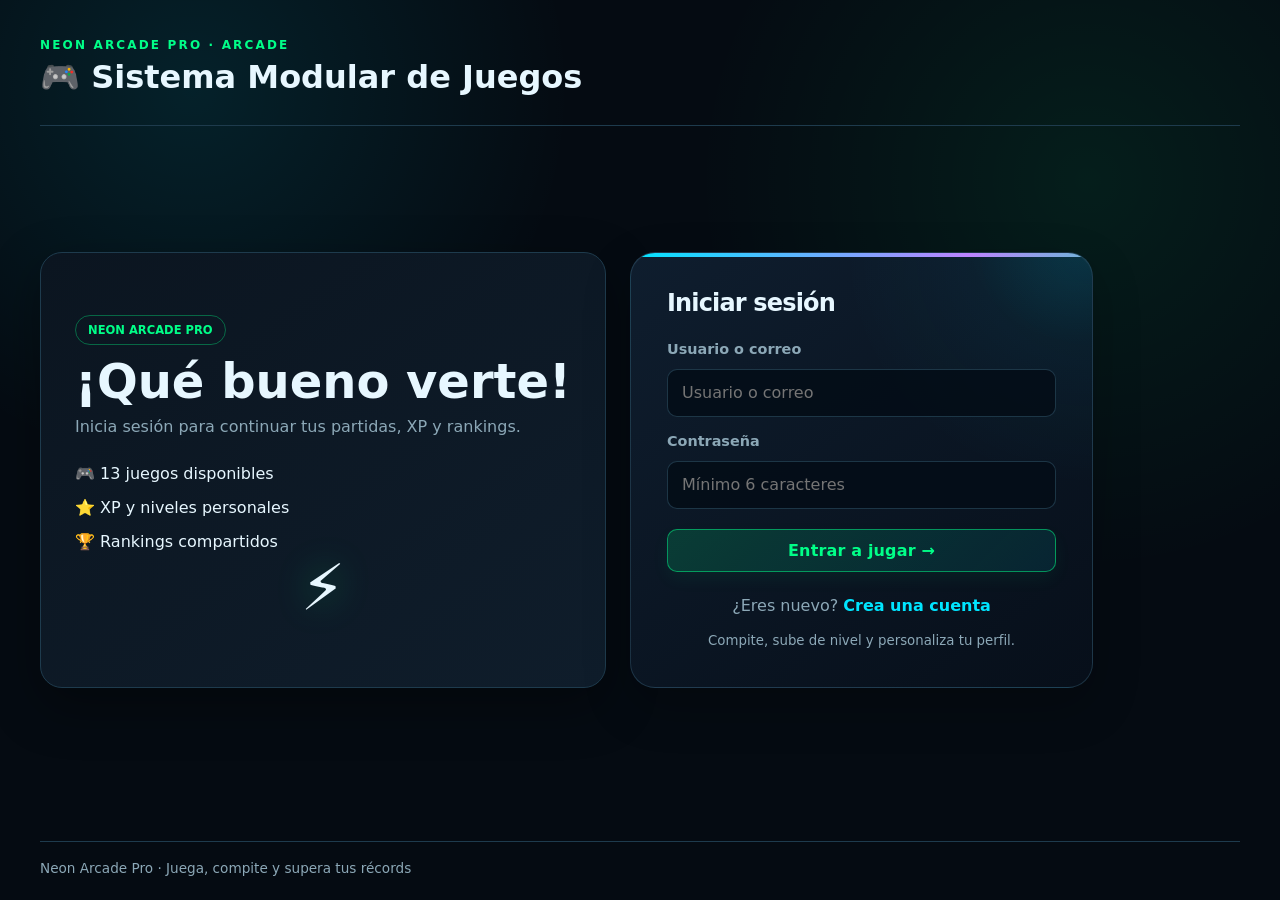
==== commit 23fb25c5: "Remasterisacion" ====
--- a/index.html
+++ b/index.html
@@ -3,30 +3,30 @@
 <head>
 <meta charset="utf-8">
 <meta name="viewport" content="width=device-width,initial-scale=1">
-<title>Neon Arcade Pro — Local</title>
-<link rel="stylesheet" href="frontend/css/styles.css?v=ctrl-shift-safe-large-player-card-20261010">
+<title>Neon Arcade Pro</title>
+<link rel="stylesheet" href="styles.css?v=ctrl-shift-safe-large-player-card-20261010">
 </head>
 <body>
 <div class="app-shell">
 <header class="topbar">
-  <div><span class="eyebrow">NEON ARCADE PRO · LOCAL MULTIUSUARIO</span><h1>🎮 Sistema Modular de Juegos</h1></div>
+  <div><span class="eyebrow">NEON ARCADE PRO · ARCADE</span><h1>🎮 Sistema Modular de Juegos</h1></div>
   <div id="actions"></div>
 </header>
 <main>
 <section id="auth" class="view active"><div id="authcontent"></div></section>
 <section id="home" class="view">
-  <div class="hero-card hero-card-full"><div class="hero-card-content"><span class="badge">16 JUEGOS · 100% LOCAL</span><div class="hero-title-row"><h2>Elige tu desafío</h2><span id="home-user-chip" class="user-chip hero-user-chip" aria-live="polite"></span></div><p>Gana XP, sube de nivel y mejora tus rankings.</p><div id="profile" class="stats hero-stats"></div></div><span class="hero-icon">⚡</span></div><div id="games" class="game-grid"></div>
+  <div class="hero-card hero-card-full"><div class="hero-card-content"><span class="badge">16 JUEGOS</span><div class="hero-title-row"><h2>Elige tu desafío</h2><span id="home-user-chip" class="user-chip hero-user-chip" aria-live="polite"></span></div><p>Gana XP, sube de nivel y mejora tus rankings.</p><div id="profile" class="stats hero-stats"></div></div><span class="hero-icon">⚡</span></div><div id="games" class="game-grid"></div>
 </section>
 <section id="game" class="view"><div class="game-header"><button id="back" class="btn secondary">← Juegos</button><div><span id="cat" class="eyebrow"></span><h2 id="title"></h2></div><div class="game-header-actions"><button id="restart-current-game" class="btn secondary">↻ Nueva partida</button><button id="rank1" class="btn secondary">🏆 Ranking</button></div></div><div id="gamecontent"></div></section>
 <section id="dash" class="view"><button id="backdash" class="btn secondary">← Juegos</button><div id="dashcontent"></div></section>
-<section id="rank" class="view"><button id="backrank" class="btn secondary">← Juegos</button><h2>🏆 Rankings locales</h2><div id="rankcontent" class="ranking-grid"></div></section>
-<section id="admin" class="view"><button id="backadmin" class="btn secondary">← Juegos</button><h2>🛠️ Administración local</h2><div id="admincontent"></div></section>
+<section id="rank" class="view"><button id="backrank" class="btn secondary">← Juegos</button><h2>🏆 Rankings</h2><div id="rankcontent" class="ranking-grid"></div></section>
+<section id="admin" class="view"><button id="backadmin" class="btn secondary">← Juegos</button><h2>🛠️ Administración</h2><div id="admincontent"></div></section>
 </main>
-<footer>Neon Arcade Pro · Sin MySQL · Sin backend · Cuentas, progreso, misiones y estadísticas guardados en este navegador</footer>
+<footer>Neon Arcade Pro · Juega, compite y supera tus récords</footer>
 </div>
 <div id="toast-container" class="toast-container"></div>
-<script src="frontend/js/bundle-standalone.js?v=ctrl-shift-safe-large-player-card-20261010"></script>
-<script src="frontend/js/expansion.js?v=ctrl-shift-safe-large-player-card-20261010"></script>
-<script src="frontend/js/neon-v2.js?v=integrated-games-20261010"></script>
+<script src="bundle-standalone.js?v=ctrl-shift-safe-large-player-card-20261010"></script>
+<script src="expansion.js?v=ctrl-shift-safe-large-player-card-20261010"></script>
+<script src="neon-v2.js?v=integrated-games-20261010"></script>
 </body>
 </html>
--- a/styles.css
+++ b/styles.css
@@ -0,0 +1,775 @@
+:root {
+  --bg: #050b12;
+  --panel: #0b1520;
+  --panel-2: #0f1d2b;
+  --border: #1e3b4d;
+  --text: #e7f7ff;
+  --muted: #8ca8b7;
+  --green: #00ff88;
+  --cyan: #00e5ff;
+  --yellow: #ffe600;
+  --red: #ff3b5f;
+  --blue: #4d8dff;
+  --shadow: 0 18px 50px rgba(0,0,0,.35);
+}
+
+* { box-sizing: border-box; }
+html { scroll-behavior: smooth; }
+body {
+  margin: 0;
+  min-height: 100vh;
+  font-family: Inter, ui-sans-serif, system-ui, -apple-system, BlinkMacSystemFont, "Segoe UI", sans-serif;
+  color: var(--text);
+  background:
+    radial-gradient(circle at 15% 10%, rgba(0,229,255,.10), transparent 28%),
+    radial-gradient(circle at 85% 20%, rgba(0,255,136,.08), transparent 30%),
+    var(--bg);
+}
+button, input { font: inherit; }
+button { cursor: pointer; }
+.app-shell { width: min(1200px, 94%); margin: 0 auto; min-height: 100vh; display:flex; flex-direction:column; }
+.topbar {
+  display:flex; justify-content:space-between; gap:24px; align-items:center;
+  padding:34px 0 24px; border-bottom:1px solid var(--border);
+}
+.topbar h1, .game-header h2, .section-header h2, .credits-card h2 { margin:5px 0; }
+.topbar p, .hero-card p, .credits-card p { color:var(--muted); margin:8px 0 0; }
+.eyebrow { color:var(--green); font-size:.75rem; font-weight:800; letter-spacing:.18em; }
+.top-actions { display:flex; gap:10px; flex-wrap:wrap; }
+.view { display:none; padding:28px 0 50px; }
+.view.active { display:block; }
+.hero-card, .credits-card {
+  border:1px solid var(--border); background:linear-gradient(145deg,var(--panel),var(--panel-2));
+  border-radius:22px; padding:28px; box-shadow:var(--shadow);
+}
+.hero-card { display:flex; justify-content:space-between; align-items:center; margin-bottom:24px; }
+.hero-card h2 { font-size:clamp(1.7rem,4vw,2.6rem); margin:8px 0; }
+.hero-icon { font-size:4rem; filter:drop-shadow(0 0 18px rgba(0,255,136,.4)); }
+.badge {
+  display:inline-block; border:1px solid rgba(0,255,136,.35); color:var(--green);
+  border-radius:999px; padding:5px 10px; font-size:.72rem; font-weight:800;
+}
+.game-grid { display:grid; grid-template-columns:repeat(auto-fit,minmax(240px,1fr)); gap:16px; }
+.game-card {
+  text-align:left; padding:22px; border-radius:18px; border:1px solid var(--border);
+  background:var(--panel); color:var(--text); transition:.2s; min-height:180px;
+}
+.game-card:hover { transform:translateY(-4px); border-color:var(--cyan); box-shadow:0 12px 35px rgba(0,229,255,.10); }
+.game-card .icon { font-size:2rem; }
+.game-card h3 { margin:12px 0 6px; }
+.game-card p { color:var(--muted); margin:0; line-height:1.5; }
+.game-card .play { color:var(--green); margin-top:18px; font-weight:800; }
+.btn {
+  border:1px solid var(--border); color:var(--text); background:var(--panel);
+  border-radius:10px; padding:10px 15px; transition:.18s;
+}
+.btn:hover { transform:translateY(-1px); border-color:var(--cyan); }
+.btn-primary { background:rgba(0,255,136,.10); border-color:rgba(0,255,136,.5); color:var(--green); }
+.btn-secondary { color:var(--cyan); }
+.btn-danger { color:var(--red); }
+.game-header, .section-header { display:grid; grid-template-columns:auto 1fr auto; gap:18px; align-items:center; margin-bottom:20px; }
+.game-content { max-width:900px; margin:auto; }
+.game-panel {
+  background:linear-gradient(145deg,var(--panel),var(--panel-2)); border:1px solid var(--border);
+  border-radius:22px; padding:28px; box-shadow:var(--shadow);
+}
+.game-panel h3 { margin-top:0; }
+.stats { display:grid; grid-template-columns:repeat(auto-fit,minmax(120px,1fr)); gap:10px; margin:18px 0; }
+.stat { background:rgba(255,255,255,.025); border:1px solid var(--border); border-radius:12px; padding:12px; }
+.stat small { display:block; color:var(--muted); }
+.stat strong { font-size:1.25rem; }
+.form-row { display:flex; gap:10px; flex-wrap:wrap; align-items:center; }
+.input {
+  width:100%; background:#07111a; color:var(--text); border:1px solid var(--border);
+  border-radius:10px; padding:12px 14px; outline:none;
+}
+.input:focus { border-color:var(--cyan); box-shadow:0 0 0 3px rgba(0,229,255,.08); }
+.form-row .input { flex:1; min-width:180px; }
+.action-row { display:flex; gap:10px; flex-wrap:wrap; margin-top:18px; }
+.message { margin-top:16px; padding:13px; border-radius:10px; background:rgba(255,255,255,.04); border-left:3px solid var(--cyan); }
+.message.success { border-color:var(--green); color:var(--green); }
+.message.error { border-color:var(--red); color:#ff9caf; }
+.message.warn { border-color:var(--yellow); color:var(--yellow); }
+.sequence {
+  font-size:2rem; letter-spacing:.25em; text-align:center; padding:22px;
+  border:1px dashed var(--cyan); border-radius:14px; margin:18px 0; color:var(--cyan);
+}
+.choice-grid { display:grid; grid-template-columns:repeat(3,1fr); gap:12px; }
+.choice {
+  padding:22px 10px; background:var(--panel); border:1px solid var(--border);
+  border-radius:15px; color:var(--text); font-size:1.1rem;
+}
+.choice:hover { border-color:var(--green); }
+.word-display { font-size:2rem; letter-spacing:.2em; text-align:center; padding:18px; color:var(--green); }
+.letter-grid { display:grid; grid-template-columns:repeat(auto-fit,minmax(42px,1fr)); gap:8px; margin-top:15px; }
+.letter-btn { padding:10px; border:1px solid var(--border); background:var(--panel); color:var(--text); border-radius:8px; }
+.letter-btn:disabled { opacity:.35; cursor:not-allowed; }
+.ranking-grid { display:grid; grid-template-columns:repeat(auto-fit,minmax(270px,1fr)); gap:16px; }
+.ranking-card { background:var(--panel); border:1px solid var(--border); border-radius:18px; padding:20px; }
+.ranking-card h3 { color:var(--cyan); margin-top:0; }
+.ranking-row { display:grid; grid-template-columns:38px 1fr auto; gap:8px; padding:9px 0; border-bottom:1px solid rgba(255,255,255,.06); }
+.ranking-row:last-child { border-bottom:0; }
+.rank-number { color:var(--yellow); font-weight:800; }
+.empty { color:var(--muted); padding:12px 0; }
+.modal { position:fixed; inset:0; background:rgba(0,0,0,.72); display:grid; place-items:center; padding:20px; z-index:20; }
+.modal.hidden { display:none; }
+.modal-card { width:min(520px,100%); background:var(--panel-2); border:1px solid var(--border); border-radius:20px; padding:26px; position:relative; }
+.modal-close { position:absolute; right:12px; top:10px; background:none; border:0; color:var(--muted); font-size:1.8rem; }
+.toast-container { position:fixed; right:18px; bottom:18px; display:grid; gap:8px; z-index:30; }
+.toast { background:var(--panel-2); border:1px solid var(--border); border-left:3px solid var(--green); padding:12px 15px; border-radius:10px; box-shadow:var(--shadow); }
+footer { margin-top:auto; border-top:1px solid var(--border); padding:18px 0 24px; color:var(--muted); display:flex; justify-content:space-between; gap:15px; font-size:.85rem; }
+@media (max-width:700px) {
+  .topbar, .hero-card { flex-direction:column; align-items:flex-start; }
+  .game-header, .section-header { grid-template-columns:1fr; }
+  .choice-grid { grid-template-columns:1fr; }
+  .hero-icon { display:none; }
+}
+
+
+/* Autenticación */
+#auth.view.active { display:flex; align-items:center; min-height:calc(100vh - 190px); }
+.auth-layout { display:grid; grid-template-columns:1.1fr minmax(300px,.9fr); gap:24px; width:100%; align-items:stretch; }
+.auth-hero { margin:0; min-height:100%; display:flex; flex-direction:column; justify-content:center; }
+.auth-hero h2 { font-size:clamp(1.8rem,4vw,3rem); }
+.auth-benefits { list-style:none; padding:0; display:grid; gap:15px; margin:28px 0 0; color:var(--text); }
+.auth-form { display:flex; flex-direction:column; gap:12px; justify-content:center; }
+.auth-form h2 { margin:0 0 8px; }
+.auth-form label { color:var(--muted); font-size:.9rem; font-weight:700; margin-top:4px; }
+.auth-submit { margin-top:8px; min-height:46px; }
+.auth-switch { color:var(--muted); text-align:center; margin:8px 0 0; }
+.link-button { border:0; padding:0; color:var(--cyan); background:none; font-weight:800; }
+.link-button:hover { text-decoration:underline; }
+.auth-note { color:var(--muted); line-height:1.5; text-align:center; }
+.user-chip { display:inline-flex; align-items:center; border:1px solid var(--border); border-radius:999px; padding:9px 12px; color:var(--green); }
+[hidden] { display:none !important; }
+@media(max-width:760px) { .auth-layout { grid-template-columns:1fr; } .auth-hero { min-height:auto; } #auth.view.active { align-items:flex-start; } }
+
+/* Quiz Master */
+.quiz-panel{max-width:820px;margin:0 auto;padding:clamp(20px,4vw,36px)}.quiz-top,.quiz-meta,.quiz-bottom{display:flex;align-items:center;justify-content:space-between;gap:14px;flex-wrap:wrap}.quiz-score{font-weight:800;color:var(--yellow)}.quiz-meta{margin:22px 0 10px;color:var(--muted);font-size:.9rem}.quiz-question{font-size:clamp(1.3rem,3vw,2rem);line-height:1.3;margin:28px 0}.quiz-answers{display:grid;grid-template-columns:1fr 1fr;gap:12px}.quiz-answer{display:flex;align-items:center;gap:12px;text-align:left;min-height:68px;padding:14px;border:1px solid var(--border);border-radius:14px;background:var(--panel-2);color:var(--text);transition:transform .15s,border-color .15s,background .15s}.quiz-answer:hover:not(:disabled){transform:translateY(-2px);border-color:var(--cyan)}.quiz-answer>span{display:grid;place-items:center;flex:0 0 32px;height:32px;border-radius:9px;background:#153140;color:var(--cyan);font-weight:900}.quiz-answer.correct{border-color:var(--green);background:rgba(0,255,136,.1)}.quiz-answer.incorrect{border-color:var(--red);background:rgba(255,59,95,.1)}.quiz-feedback{min-height:70px;padding-top:14px}.quiz-feedback p{color:var(--muted);margin-top:6px}.quiz-bottom{border-top:1px solid var(--border);padding-top:18px;margin-top:10px}.quiz-result{text-align:center;max-width:700px;margin:auto}.quiz-big{font-size:4rem;margin-bottom:12px}.quiz-result .btn{margin:12px 6px 0}@media(max-width:600px){.quiz-answers{grid-template-columns:1fr}.quiz-question{margin:20px 0}.quiz-answer{min-height:58px}}
+
+/* Secuencia Neon */
+.sequence-panel{max-width:850px;margin:0 auto;padding:clamp(18px,4vw,34px)}.sequence-heading{display:flex;justify-content:space-between;gap:20px;align-items:flex-start;flex-wrap:wrap}.sequence-heading h2{margin:10px 0 6px}.sequence-heading p{color:var(--muted);max-width:520px}.sequence-stats{display:flex;gap:10px}.sequence-stats>div{display:flex;flex-direction:column;gap:6px;padding:12px 16px;border:1px solid var(--border);border-radius:12px;background:var(--panel-2);min-width:82px}.sequence-stats small{color:var(--muted)}.sequence-stats strong{font-size:1.3rem;color:var(--green)}.sequence-status{text-align:center;margin:22px 0;padding:13px;border-radius:12px;border:1px solid #1b4653;background:#081b26;font-weight:700;min-height:48px}.sequence-board{display:grid;grid-template-columns:repeat(2,minmax(100px,180px));gap:14px;justify-content:center;padding:16px 0}.sequence-pad{aspect-ratio:1;border:2px solid #254050;border-radius:24px;display:flex;flex-direction:column;align-items:center;justify-content:center;gap:8px;color:#fff;background:#101f2b;transition:transform .12s,filter .12s,box-shadow .12s;box-shadow:inset 0 0 22px #0004}.sequence-pad span{font-size:clamp(2rem,6vw,3.4rem)}.sequence-pad small{font-weight:800;letter-spacing:.08em;text-transform:uppercase}.sequence-pad:disabled{cursor:default;opacity:.72}.sequence-pad:not(:disabled){cursor:pointer}.sequence-pad:not(:disabled):hover{transform:scale(1.025)}.sequence-pad.pad-cyan{border-color:#00e5ff66}.sequence-pad.pad-pink{border-color:#ff4da666}.sequence-pad.pad-green{border-color:#00ff8866}.sequence-pad.pad-yellow{border-color:#ffe60066}.sequence-pad.lit{transform:scale(.96);filter:brightness(1.8);box-shadow:0 0 32px currentColor,inset 0 0 32px currentColor}.pad-cyan.lit{background:#007e91;color:#8fffff}.pad-pink.lit{background:#9d245e;color:#ffd5eb}.pad-green.lit{background:#087442;color:#caffdf}.pad-yellow.lit{background:#877100;color:#fff6a5}.sequence-actions{display:flex;justify-content:center;gap:10px;flex-wrap:wrap;margin-top:10px}.sequence-help{text-align:center;margin-top:16px}.sequence-result{text-align:center;margin-top:20px;padding:18px;border:1px solid var(--border);border-radius:14px;background:var(--panel-2)}.sequence-result .btn{margin:8px}.sequence-result .muted{display:block}@media(max-width:500px){.sequence-board{gap:9px}.sequence-pad{border-radius:16px}.sequence-stats>div{min-width:70px;padding:10px}}
+
+
+/* Arcade mini-games pack */
+.mini-game-panel,.mini-game-result{max-width:820px;margin:0 auto;padding:clamp(20px,4vw,36px);text-align:center}.mini-game-head{display:flex;justify-content:space-between;align-items:center;gap:12px;flex-wrap:wrap}.mini-timer{font-size:1.15rem;color:var(--yellow)}.typing-word{font-size:clamp(2.5rem,8vw,4.5rem);font-weight:900;letter-spacing:.04em;color:var(--cyan);text-shadow:0 0 25px #00e5ff44;margin:28px 0}.mini-form{display:flex;gap:10px;max-width:600px;margin:0 auto 24px}.mini-form .input{flex:1;min-width:0}.mini-stats{display:flex;justify-content:center;gap:12px;flex-wrap:wrap;margin:22px 0}.mini-stats>div{min-width:110px;padding:14px;border:1px solid var(--border);border-radius:13px;background:var(--panel-2);display:flex;flex-direction:column;gap:5px}.mini-stats small{color:var(--muted)}.mini-stats strong{font-size:1.5rem;color:var(--green)}.mini-feedback{min-height:26px;color:var(--cyan);font-weight:700}.mini-emoji{font-size:4rem;margin-bottom:12px}.mini-game-result .btn{margin:8px}.reaction-pad{width:min(100%,520px);min-height:240px;margin:24px auto;border:2px solid #ff456866;border-radius:22px;background:linear-gradient(135deg,#321329,#501c36);color:#ffd8e7;font-size:clamp(1.5rem,5vw,2.5rem);font-weight:900;letter-spacing:.05em;cursor:pointer;box-shadow:0 0 30px #ff456822;transition:background .12s,transform .12s}.reaction-pad.reaction-go{background:linear-gradient(135deg,#087442,#00a95d);border-color:#24e58a;color:#e2ffef;box-shadow:0 0 38px #24e58a55}.reaction-history{display:grid;gap:7px;margin:18px 0;color:var(--muted)}.color-target{margin:24px 0;font-size:1.2rem}.color-target strong{font-size:1.8rem;margin-left:8px}.color-grid{display:grid;grid-template-columns:repeat(5,minmax(50px,100px));gap:12px;justify-content:center}.color-tile{aspect-ratio:1;border-radius:18px;border:2px solid color-mix(in srgb,var(--tile),transparent 15%);background:color-mix(in srgb,var(--tile),#101522 20%);font-size:clamp(1.7rem,5vw,2.8rem);cursor:pointer;transition:transform .12s,filter .12s;box-shadow:0 8px 22px color-mix(in srgb,var(--tile),transparent 78%)}.color-tile:hover{transform:translateY(-4px) scale(1.03);filter:brightness(1.2)}.ttt-board{display:grid;grid-template-columns:repeat(3,minmax(70px,120px));gap:10px;justify-content:center;margin:24px auto}.ttt-cell{aspect-ratio:1;border:1px solid var(--border);border-radius:16px;background:var(--panel-2);color:var(--cyan);font-size:clamp(2rem,7vw,3.5rem);font-weight:900;cursor:pointer;box-shadow:inset 0 0 18px #0003;transition:transform .12s,border-color .12s}.ttt-cell:not(:disabled):hover{transform:scale(1.04);border-color:var(--cyan)}.ttt-cell:disabled{cursor:default;color:var(--pink)}@media(max-width:600px){.mini-form{flex-direction:column}.color-grid{gap:7px}.color-tile{border-radius:12px}.reaction-pad{min-height:190px}.mini-stats>div{min-width:90px;padding:10px}}
+
+
+/* Refresh visual para los 9 juegos clásicos: más profundidad, contraste y feedback */
+:root { --game-glow: rgba(0,229,255,.12); }
+.game-card {
+  position:relative; isolation:isolate; overflow:hidden; text-align:left;
+  min-height:230px; padding:22px; border-radius:20px;
+  background:linear-gradient(145deg,rgba(17,34,52,.98),rgba(7,16,28,.98));
+  border:1px solid rgba(102,160,190,.22);
+  box-shadow:0 12px 28px rgba(0,0,0,.18), inset 0 1px 0 rgba(255,255,255,.035);
+  transition:transform .22s ease,border-color .22s ease,box-shadow .22s ease;
+}
+.game-card::before { content:""; position:absolute; z-index:-1; width:190px;height:190px;right:-80px;top:-95px;border-radius:50%;background:radial-gradient(circle,rgba(0,229,255,.14),transparent 68%);transition:transform .28s ease; }
+.game-card::after { content:""; position:absolute;left:0;right:0;bottom:0;height:3px;background:linear-gradient(90deg,var(--cyan),var(--green),var(--pink));transform:scaleX(.18);transform-origin:left;transition:transform .22s ease; }
+.game-card:hover { transform:translateY(-6px);border-color:rgba(0,229,255,.58);box-shadow:0 18px 42px rgba(0,0,0,.3),0 0 24px rgba(0,229,255,.08); }
+.game-card:hover::before { transform:scale(1.35); }
+.game-card:hover::after { transform:scaleX(1); }
+.game-card .icon { display:grid;place-items:center;width:64px;height:64px;margin-bottom:16px;border:1px solid rgba(0,229,255,.22);border-radius:18px;background:linear-gradient(145deg,rgba(0,229,255,.11),rgba(189,131,255,.08));font-size:2.15rem;filter:drop-shadow(0 0 10px rgba(0,229,255,.14)); }
+.game-card .eyebrow { display:inline-flex;padding:5px 8px;border:1px solid rgba(0,229,255,.15);border-radius:999px;background:rgba(0,229,255,.055);font-size:.68rem; }
+.game-card h3 { font-size:1.16rem;letter-spacing:-.02em;margin:12px 0 8px; }
+.game-card p { font-size:.91rem;line-height:1.55;min-height:42px; }
+.game-card .play { display:flex;align-items:center;justify-content:space-between;margin-top:18px;padding-top:13px;border-top:1px solid rgba(255,255,255,.07);font-size:.82rem;letter-spacing:.07em; }
+.game-panel { position:relative;overflow:hidden;border-color:rgba(93,159,190,.24);background:radial-gradient(ellipse at 100% 0%,rgba(0,229,255,.075),transparent 38%),linear-gradient(145deg,rgba(15,30,47,.98),rgba(7,15,26,.99));box-shadow:0 18px 48px rgba(0,0,0,.24),inset 0 1px 0 rgba(255,255,255,.035); }
+.game-panel > h3:first-child { display:flex;align-items:center;gap:10px;font-size:clamp(1.3rem,3vw,1.8rem);letter-spacing:-.025em;margin:0 0 20px;padding-bottom:16px;border-bottom:1px solid rgba(255,255,255,.08); }
+.game-panel h2 { letter-spacing:-.035em; }
+.game-panel .stats { margin:20px 0; }
+.game-panel .stat { border-color:rgba(91,159,190,.18);background:linear-gradient(145deg,rgba(18,39,58,.82),rgba(10,23,36,.82));box-shadow:inset 0 1px 0 rgba(255,255,255,.025); }
+.game-panel .stat strong { display:block;margin-top:5px;color:var(--cyan);font-size:clamp(1.35rem,3vw,1.7rem); }
+.game-panel .sequence { font-size:clamp(1.6rem,5vw,2.5rem);font-weight:900;letter-spacing:.22em;background:linear-gradient(135deg,rgba(0,229,255,.075),rgba(0,255,136,.035));box-shadow:inset 0 0 24px rgba(0,229,255,.04),0 0 22px rgba(0,229,255,.025); }
+.game-panel #question h2, .game-panel #question h3, .game-panel #current { font-size:clamp(2rem,6vw,3.5rem);font-weight:900;color:var(--cyan);text-shadow:0 0 25px rgba(0,229,255,.13); }
+.game-panel .choice-grid { gap:14px;margin:22px 0; }
+.game-panel .choice { position:relative;overflow:hidden;min-height:82px;border-radius:16px;background:linear-gradient(145deg,rgba(21,42,60,.95),rgba(9,22,35,.98));box-shadow:0 8px 18px rgba(0,0,0,.12),inset 0 1px 0 rgba(255,255,255,.04);font-weight:800;transition:transform .16s,border-color .16s,box-shadow .16s; }
+.game-panel .choice:hover:not(:disabled) { transform:translateY(-3px);border-color:var(--green);box-shadow:0 10px 25px rgba(0,255,136,.08); }
+.game-panel .input { min-height:48px;background:rgba(4,13,23,.88);border-color:rgba(95,158,190,.28); }
+.game-panel .btn { min-height:43px;font-weight:750;letter-spacing:.01em; }
+.game-panel .btn-primary { background:linear-gradient(135deg,rgba(0,255,136,.16),rgba(0,229,255,.09));box-shadow:0 7px 18px rgba(0,255,136,.055); }
+.game-panel .btn:disabled { opacity:.58;cursor:not-allowed;transform:none; }
+.game-panel .message { border-radius:13px;line-height:1.55;box-shadow:inset 0 0 22px rgba(255,255,255,.018);animation:arcadeMessageIn .22s ease both; }
+.game-panel .action-row { padding-top:14px;border-top:1px solid rgba(255,255,255,.065); }
+#result:empty { display:none; }
+@keyframes arcadeMessageIn { from { opacity:0;transform:translateY(5px); } to { opacity:1;transform:translateY(0); } }
+@media(max-width:600px) {
+  .game-card { min-height:205px;padding:18px; }
+  .game-card .icon { width:54px;height:54px;border-radius:15px; }
+  .game-panel { padding:20px; }
+  .game-panel .choice-grid { gap:9px; }
+  .game-panel .choice { min-height:70px;padding:16px 8px; }
+}
+@media(prefers-reduced-motion:reduce) { .game-card,.game-card::before,.game-card::after,.game-panel .choice,.game-panel .message { transition:none;animation:none; } }
+
+
+/* NEON ARCADE PRO — acabado visual dedicado a los nueve juegos clásicos */
+.game-panel {
+  --classic-accent: #00e5ff;
+  position: relative;
+  isolation: isolate;
+  padding: clamp(22px, 3.5vw, 36px);
+  border-radius: 25px;
+}
+.game-panel::before {
+  content: "";
+  position: absolute;
+  inset: 0 0 auto;
+  height: 4px;
+  z-index: -1;
+  background: linear-gradient(90deg,var(--classic-accent),#bd83ff,#00ff88,var(--classic-accent));
+  background-size: 220% 100%;
+  animation: classicGlowLine 6s linear infinite;
+}
+.game-panel::after {
+  content: "";
+  position: absolute;
+  width: 230px;
+  height: 230px;
+  top: -135px;
+  right: -100px;
+  border-radius: 50%;
+  pointer-events: none;
+  background: radial-gradient(circle,var(--classic-accent) 0%,transparent 68%);
+  opacity: .09;
+  z-index: -1;
+}
+@keyframes classicGlowLine { to { background-position: 220% 0; } }
+.game-panel h3:first-child { font-size: clamp(1.4rem, 3vw, 2rem); }
+.game-panel > p { max-width: 66ch; line-height: 1.7; color: var(--muted); }
+.game-panel .stats { display: grid; grid-template-columns: repeat(auto-fit,minmax(115px,1fr)); gap: 12px; }
+.game-panel .stat { border-radius: 17px; padding: 16px 18px; transition: transform .18s,border-color .18s; }
+.game-panel .stat:hover { transform: translateY(-2px); border-color: color-mix(in srgb,var(--classic-accent),transparent 40%); }
+.game-panel .stat small { text-transform: uppercase; letter-spacing: .1em; font-size: .69rem; }
+.game-panel .stat strong { font-variant-numeric: tabular-nums; }
+.game-panel .choice-grid { display: grid; grid-template-columns: repeat(auto-fit,minmax(125px,1fr)); }
+.game-panel .choice { min-height: 92px; padding: 18px; font-size: 1.02rem; }
+.game-panel .choice:active:not(:disabled), .game-panel .btn:active:not(:disabled) { transform: translateY(1px) scale(.985); }
+.game-panel .form-row { display:flex; gap:12px; align-items:stretch; margin:18px 0; }
+.game-panel .form-row .input { flex:1; min-width:0; }
+.game-panel .input:focus { outline: none; border-color: var(--classic-accent); box-shadow: 0 0 0 3px color-mix(in srgb,var(--classic-accent),transparent 84%),0 0 24px color-mix(in srgb,var(--classic-accent),transparent 90%); }
+.game-panel .sequence { border:1px solid color-mix(in srgb,var(--classic-accent),transparent 75%); border-radius:18px; padding:24px 18px; margin:20px 0; text-align:center; overflow-wrap:anywhere; }
+.game-panel #question { margin: 22px 0; padding: 20px; border: 1px solid rgba(0,229,255,.13); border-radius: 18px; background: linear-gradient(135deg,rgba(0,229,255,.06),rgba(189,131,255,.035)); text-align:center; }
+.game-panel #question h2 { margin: 0; }
+.game-panel #result:not(:empty) { margin-top:18px; }
+.game-panel .message { padding:14px 16px; }
+.game-panel .action-row { display:flex; flex-wrap:wrap; gap:10px; align-items:center; margin-top:22px; }
+.game-panel .word-display { display:flex; justify-content:center; flex-wrap:wrap; gap:8px; margin:24px 0; font-size:clamp(1.5rem,4.5vw,2.4rem); font-weight:900; letter-spacing:.12em; color:var(--classic-accent); text-shadow:0 0 18px color-mix(in srgb,var(--classic-accent),transparent 75%); }
+.game-panel .letter-grid { display:grid; grid-template-columns:repeat(auto-fit,minmax(38px,1fr)); gap:8px; margin:20px 0; }
+.game-panel .letter-btn { min-height:42px; border:1px solid rgba(0,229,255,.2); border-radius:11px; background:linear-gradient(145deg,rgba(20,43,62,.9),rgba(7,18,31,.95)); color:var(--text); font-weight:800; cursor:pointer; transition:transform .15s,border-color .15s,background .15s; }
+.game-panel .letter-btn:not(:disabled):hover { transform:translateY(-3px); border-color:var(--classic-accent); background:rgba(0,229,255,.12); }
+.game-panel .letter-btn:disabled { opacity:.35; cursor:not-allowed; }
+.game-panel #hint { margin:16px 0; }
+.game-panel #current { display:block; text-align:center; padding:22px; margin:20px auto; border:1px solid rgba(0,229,255,.2); border-radius:20px; background:radial-gradient(circle at 50% 0%,rgba(0,229,255,.12),transparent 75%),rgba(4,15,26,.75); }
+.game-panel [data-choice], .game-panel [data-die], .game-panel [data-v] { min-height:92px; }
+.game-panel [data-choice] { font-size:1rem; text-transform:capitalize; }
+.game-panel [data-choice] br { display:block; content:""; margin:8px; }
+.game-panel:has(#guess) { --classic-accent:#bd83ff; }
+.game-panel:has([data-choice]) { --classic-accent:#ff6da8; }
+.game-panel:has([data-die]) { --classic-accent:#ffd166; }
+.game-panel:has(#sequence) { --classic-accent:#00e5ff; }
+.game-panel:has(#question h2) { --classic-accent:#00ff9d; }
+.game-panel:has(#answer[type="number"]) { --classic-accent:#00e5ff; }
+.game-panel:has(#current) { --classic-accent:#bd83ff; }
+.game-panel:has(#word) { --classic-accent:#ff77c8; }
+.game-panel:has(#check) { --classic-accent:#00ff9d; }
+.game-panel:has(#guess) .btn-primary,
+.game-panel:has([data-choice]) .btn-primary,
+.game-panel:has([data-die]) .btn-primary { border-color:color-mix(in srgb,var(--classic-accent),transparent 48%); }
+@media(max-width:600px) {
+ .game-panel { padding:20px 16px; border-radius:20px; }
+ .game-panel .form-row { flex-direction:column; }
+ .game-panel .form-row .btn { width:100%; }
+ .game-panel .choice-grid { grid-template-columns:repeat(2,minmax(0,1fr)); }
+ .game-panel .choice { min-height:76px; padding:14px 8px; }
+ .game-panel .letter-grid { grid-template-columns:repeat(7,minmax(0,1fr)); gap:6px; }
+ .game-panel .letter-btn { min-height:38px; }
+}
+@media(prefers-reduced-motion:reduce) { .game-panel::before { animation:none; } }
+
+
+/* NEON ARCADE PRO — paneles de administración, jugador y rankings */
+.panel-kicker { display:inline-flex; align-items:center; gap:8px; color:var(--cyan); font-size:.69rem; font-weight:850; letter-spacing:.16em; text-transform:uppercase; }
+.dashboard-hero,.admin-hero,.ranking-intro { padding:clamp(22px,4vw,38px); border-radius:25px; margin-bottom:20px; }
+.dashboard-heading { display:flex; align-items:center; justify-content:space-between; gap:20px; }
+.dashboard-heading h2,.admin-hero h2,.ranking-intro h2 { font-size:clamp(1.55rem,3.2vw,2.35rem); letter-spacing:-.04em; margin:12px 0 8px; }
+.dashboard-heading p,.admin-hero p,.ranking-intro p { color:var(--muted); line-height:1.65; max-width:68ch; margin:0; }
+.dashboard-level { display:grid; place-items:center; flex:0 0 96px; width:96px; height:96px; border-radius:26px; border:1px solid rgba(0,229,255,.3); background:radial-gradient(circle at 30% 20%,rgba(0,229,255,.22),rgba(189,131,255,.09) 70%); box-shadow:0 0 35px rgba(0,229,255,.08),inset 0 0 25px rgba(0,229,255,.05); }
+.dashboard-level span { color:var(--muted); font-size:.65rem; font-weight:850; letter-spacing:.15em; }
+.dashboard-level strong { color:var(--cyan); font-size:2.15rem; line-height:1; }
+.level-progress-copy,.progress-foot { display:flex; justify-content:space-between; align-items:center; gap:12px; font-size:.86rem; }
+.level-progress-copy { margin-top:26px; }
+.level-progress-copy span,.progress-foot { color:var(--muted); }
+.level-progress-copy strong { color:var(--text); font-variant-numeric:tabular-nums; }
+.dashboard-progress { height:12px; overflow:hidden; border-radius:999px; background:rgba(255,255,255,.07); margin:11px 0 8px; }
+.dashboard-progress>div { height:100%; border-radius:inherit; background:linear-gradient(90deg,var(--cyan),#bd83ff,var(--green)); box-shadow:0 0 18px rgba(0,229,255,.24); transition:width .45s ease; }
+.progress-foot { font-size:.76rem; }
+.dashboard-stat-grid,.admin-metric-grid { display:grid; grid-template-columns:repeat(4,minmax(0,1fr)); gap:14px; margin:18px 0; }
+.dashboard-stat,.admin-metric { position:relative; overflow:hidden; display:flex; flex-direction:column; align-items:flex-start; gap:8px; padding:21px; min-width:0; border-radius:19px; border:1px solid rgba(91,159,190,.19); background:linear-gradient(145deg,rgba(16,35,53,.94),rgba(7,17,29,.97)); box-shadow:0 12px 28px rgba(0,0,0,.12),inset 0 1px 0 rgba(255,255,255,.03); }
+.dashboard-stat::after,.admin-metric::after { content:""; position:absolute; right:-28px; top:-38px; width:100px; height:100px; border-radius:50%; background:radial-gradient(circle,rgba(0,229,255,.12),transparent 70%); pointer-events:none; }
+.dashboard-stat-icon,.admin-metric-icon { display:grid; place-items:center; width:43px; height:43px; border-radius:13px; border:1px solid rgba(0,229,255,.16); background:rgba(0,229,255,.07); font-size:1.3rem; }
+.dashboard-stat small,.admin-metric small { color:var(--muted); font-size:.73rem; letter-spacing:.06em; text-transform:uppercase; line-height:1.45; }
+.dashboard-stat strong,.admin-metric strong { font-size:clamp(1.55rem,2.8vw,2.1rem); line-height:1.2; letter-spacing:-.04em; font-variant-numeric:tabular-nums; }
+.dashboard-stat strong em { color:var(--cyan); font-style:normal; font-size:.85rem; letter-spacing:0; }
+.dashboard-stat-note,.admin-metric div>span { color:var(--muted); font-size:.77rem; line-height:1.4; }
+.dashboard-bottom-grid { display:grid; grid-template-columns:repeat(2,minmax(0,1fr)); gap:14px; }
+.dashboard-info-card { display:flex; flex-wrap:wrap; align-items:center; gap:14px; padding:22px; border:1px solid rgba(91,159,190,.2); border-radius:19px; background:rgba(10,24,38,.78); }
+.dashboard-info-icon { display:grid; place-items:center; flex:0 0 48px; height:48px; border-radius:15px; background:rgba(189,131,255,.1); font-size:1.5rem; }
+.dashboard-info-card>div { flex:1; min-width:140px; }
+.dashboard-info-card h3 { margin:0 0 7px; font-size:1rem; }
+.dashboard-info-card p { margin:0; color:var(--muted); font-size:.85rem; line-height:1.6; }
+.dashboard-info-card p strong { color:var(--green); }
+.progress-status { display:inline-flex; align-items:center; gap:8px; color:var(--muted); font-size:.75rem; padding:8px 10px; border-radius:999px; border:1px solid rgba(0,255,136,.15); }
+.progress-status i { width:7px; height:7px; border-radius:50%; background:var(--green); box-shadow:0 0 10px var(--green); }
+.admin-hero { display:flex; align-items:center; justify-content:space-between; gap:20px; background:radial-gradient(ellipse at 85% 20%,rgba(189,131,255,.14),transparent 36%),radial-gradient(ellipse at 0% 100%,rgba(0,229,255,.09),transparent 42%),linear-gradient(145deg,rgba(16,30,49,.98),rgba(7,15,27,.99)); }
+.admin-hero-copy { min-width:0; }
+.admin-hero h2 span { color:var(--cyan); }
+.admin-hero-tags,.ranking-intro-tags { display:flex; flex-wrap:wrap; gap:8px; margin-top:18px; }
+.admin-hero-tags span,.ranking-intro-tags span { display:inline-flex; align-items:center; padding:7px 10px; border:1px solid rgba(105,169,195,.18); border-radius:999px; background:rgba(255,255,255,.025); color:var(--muted); font-size:.74rem; }
+.admin-orb { display:grid; place-items:center; flex:0 0 100px; height:100px; border-radius:30px; border:1px solid rgba(189,131,255,.28); background:linear-gradient(145deg,rgba(189,131,255,.15),rgba(0,229,255,.08)); font-size:3rem; box-shadow:0 0 40px rgba(189,131,255,.08),inset 0 0 25px rgba(189,131,255,.05); }
+.admin-metric { flex-direction:row; align-items:center; gap:13px; }
+.admin-metric-icon { flex:0 0 44px; }
+.admin-metric div { min-width:0; display:flex; flex-direction:column; gap:6px; }
+.admin-metric strong { font-size:clamp(1.35rem,2.4vw,1.9rem); overflow-wrap:anywhere; }
+.admin-users-panel { padding:clamp(18px,3vw,30px); border-radius:23px; }
+.admin-section-heading { display:flex; align-items:center; justify-content:space-between; gap:18px; margin-bottom:18px; }
+.admin-section-heading h3 { margin:7px 0 5px; font-size:1.35rem; }
+.admin-section-heading p { margin:0; color:var(--muted); font-size:.85rem; }
+.admin-count { white-space:nowrap; padding:8px 11px; border-radius:999px; color:var(--cyan); background:rgba(0,229,255,.07); border:1px solid rgba(0,229,255,.18); font-size:.78rem; font-weight:800; }
+.admin-table-tools { display:flex; justify-content:space-between; align-items:center; gap:12px; margin:15px 0; }
+.admin-search { display:flex; align-items:center; gap:9px; width:min(100%,420px); padding-left:12px; border:1px solid rgba(91,159,190,.22); border-radius:13px; background:rgba(4,13,23,.65); }
+.admin-search>span { font-size:1.5rem; color:var(--cyan); line-height:1; }
+.admin-search .input { border:0; box-shadow:none; background:transparent; min-width:0; }
+.admin-search .input:focus { box-shadow:none; }
+.admin-table-hint { color:var(--muted); font-size:.74rem; }
+.admin-table { min-width:730px; }
+.admin-table thead th { position:sticky; top:0; background:#0d1c2b; color:#9fb7c7; font-size:.7rem; letter-spacing:.08em; text-transform:uppercase; }
+.admin-table tbody tr { transition:background .15s; }
+.admin-table tbody tr:hover { background:rgba(0,229,255,.035); }
+.admin-user-cell { display:flex; align-items:center; gap:10px; min-width:135px; }
+.admin-avatar { display:grid; place-items:center; flex:0 0 34px; width:34px; height:34px; border-radius:11px; color:var(--cyan); font-weight:900; background:linear-gradient(145deg,rgba(0,229,255,.13),rgba(189,131,255,.1)); border:1px solid rgba(0,229,255,.18); }
+.role-pill,.level-pill { display:inline-flex; align-items:center; gap:5px; padding:6px 9px; border-radius:999px; white-space:nowrap; font-size:.73rem; font-weight:800; }
+.role-admin { color:#d8b9ff; background:rgba(189,131,255,.1); border:1px solid rgba(189,131,255,.2); }
+.role-player { color:#a5d6e5; background:rgba(0,229,255,.055); border:1px solid rgba(0,229,255,.13); }
+.level-pill { color:#ffe09a; background:rgba(255,209,102,.07); border:1px solid rgba(255,209,102,.17); }
+.admin-xp { color:var(--green); white-space:nowrap; }
+.admin-no-users { padding:24px; text-align:center; }
+.admin-no-users[hidden] { display:none; }
+.admin-danger-zone { display:flex; justify-content:space-between; align-items:center; gap:20px; margin-top:18px; padding:20px 22px; border:1px solid rgba(255,91,117,.22); border-radius:18px; background:linear-gradient(120deg,rgba(255,69,104,.055),rgba(10,22,35,.75)); }
+.admin-danger-zone>div { display:flex; align-items:center; gap:13px; }
+.danger-icon { display:grid; place-items:center; flex:0 0 42px; height:42px; border-radius:13px; background:rgba(255,69,104,.09); font-size:1.35rem; }
+.admin-danger-zone h3 { margin:0 0 6px; font-size:.98rem; }
+.admin-danger-zone p { margin:0; max-width:65ch; color:var(--muted); font-size:.8rem; line-height:1.5; }
+.ranking-intro { background:radial-gradient(ellipse at 90% 10%,rgba(255,209,102,.11),transparent 35%),linear-gradient(145deg,rgba(16,30,49,.98),rgba(7,15,27,.99)); }
+.ranking-intro h2 { margin-bottom:8px; }
+.ranking-grid { display:grid; grid-template-columns:repeat(2,minmax(0,1fr)); gap:15px; }
+.ranking-card { min-width:0; padding:20px; border-radius:20px; border:1px solid rgba(91,159,190,.2); background:linear-gradient(145deg,rgba(15,30,47,.97),rgba(7,15,26,.99)); box-shadow:0 14px 32px rgba(0,0,0,.14); }
+.ranking-card-head { display:flex; align-items:center; gap:12px; margin-bottom:16px; padding-bottom:14px; border-bottom:1px solid rgba(255,255,255,.07); }
+.ranking-trophy { display:grid; place-items:center; flex:0 0 45px; height:45px; border-radius:14px; background:rgba(255,209,102,.08); border:1px solid rgba(255,209,102,.17); font-size:1.35rem; }
+.ranking-card-head h3 { margin:0 0 4px; font-size:1rem; }
+.ranking-card-head span { color:var(--muted); font-size:.75rem; }
+.ranking-row { display:grid; grid-template-columns:42px minmax(0,1fr) auto; align-items:center; gap:10px; margin-top:8px; padding:11px 12px; border:1px solid rgba(255,255,255,.045); border-radius:12px; background:rgba(255,255,255,.018); }
+.ranking-row.ranking-first { border-color:rgba(255,209,102,.18); background:linear-gradient(90deg,rgba(255,209,102,.07),rgba(255,255,255,.015)); }
+.rank-position { font-weight:900; color:var(--muted); }
+.ranking-first .rank-position { font-size:1.1rem; }
+.rank-player { min-width:0; overflow:hidden; text-overflow:ellipsis; white-space:nowrap; font-weight:700; }
+.rank-score { color:var(--green); font-variant-numeric:tabular-nums; }
+.rank-score small { color:var(--muted); font-size:.65rem; font-weight:600; }
+.ranking-empty { display:grid; justify-items:center; gap:5px; padding:25px 10px; text-align:center; }
+.ranking-empty>span { font-size:1.7rem; }
+.ranking-empty strong { font-size:.9rem; }
+.ranking-empty p { color:var(--muted); font-size:.78rem; margin:0; }
+@media(max-width:900px) { .dashboard-stat-grid,.admin-metric-grid { grid-template-columns:repeat(2,minmax(0,1fr)); } }
+@media(max-width:650px) {
+ .dashboard-heading { align-items:flex-start; }
+ .dashboard-level { flex-basis:74px; width:74px; height:74px; border-radius:22px; }
+ .dashboard-level strong { font-size:1.8rem; }
+ .dashboard-bottom-grid,.ranking-grid { grid-template-columns:1fr; }
+ .admin-hero { align-items:flex-start; }
+ .admin-orb { flex-basis:64px; height:64px; border-radius:20px; font-size:2rem; }
+ .admin-section-heading { align-items:flex-start; flex-direction:column; }
+ .admin-table-tools { align-items:stretch; flex-direction:column; }
+ .admin-search { width:100%; }
+ .admin-danger-zone { align-items:stretch; flex-direction:column; }
+ .admin-danger-zone .btn { width:100%; }
+ .level-progress-copy { align-items:flex-start; flex-direction:column; gap:5px; }
+}
+@media(prefers-reduced-motion:reduce) { .dashboard-progress>div,.admin-table tbody tr { transition:none; } }
+
+/* NEON ARCADE PRO · mejoras integrales */
+.catalog-tools{margin:18px 0;padding:18px}.catalog-tool-row{display:flex;gap:12px;align-items:center;flex-wrap:wrap}.catalog-tool-row .input{flex:1;min-width:180px}.favorite-filter{display:flex;align-items:center;gap:8px;color:var(--muted);white-space:nowrap}.catalog-note,.muted{color:var(--muted)}.game-card-wrap{position:relative;min-width:0}.game-card-wrap .game-card{width:100%;height:100%;text-align:left}.favorite-star{position:absolute;right:14px;top:14px;border:1px solid rgba(255,255,255,.12);background:#10172a;color:#f5cf63;border-radius:12px;padding:7px 10px;cursor:pointer;font-size:1.15rem}.favorite-star.is-favorite{background:rgba(245,207,99,.13);border-color:#f5cf63}.mission-strip{margin-top:24px;padding:22px}.mission-strip h3{margin:6px 0}.mission-mini-grid,.mission-grid,.achievement-grid{display:grid;grid-template-columns:repeat(auto-fit,minmax(190px,1fr));gap:12px;margin-top:16px}.mission-mini,.mission-card,.achievement-card{border:1px solid rgba(255,255,255,.1);border-radius:16px;padding:15px;background:rgba(255,255,255,.025)}.mission-mini strong,.mission-mini span{display:block}.mission-mini span{font-size:.82rem;color:var(--muted);margin:8px 0}.mission-done{border-color:rgba(66,235,166,.45);background:rgba(66,235,166,.055)}.mission-card-top{display:flex;justify-content:space-between;align-items:center}.mission-card-top b,.achievement-card em{font-size:.7rem;color:var(--green);font-style:normal}.mission-card h3{margin:12px 0 5px}.mission-card p,.achievement-card small{color:var(--muted);font-size:.88rem}.progress{overflow:hidden;border-radius:999px;background:rgba(255,255,255,.08);height:8px}.progress>div{height:100%;border-radius:inherit;background:linear-gradient(90deg,var(--cyan),var(--green));transition:width .5s ease}.profile-hero{display:flex;align-items:center;gap:20px;padding:25px;margin:20px 0}.profile-avatar-big{width:86px;height:86px;display:grid;place-items:center;border-radius:24px;font-size:3rem;background:linear-gradient(135deg,rgba(0,229,255,.18),rgba(189,131,255,.2));border:1px solid rgba(0,229,255,.3)}.profile-hero h2{margin:6px 0}.profile-edit{padding:22px;margin-bottom:18px}.profile-form{display:grid;grid-template-columns:2fr 1fr;gap:14px}.profile-form label{display:grid;gap:7px;color:var(--muted)}.profile-form .input{width:100%}.profile-bio-label{grid-column:1/-1}.profile-form button{justify-self:start}.achievement-card{display:flex;flex-direction:column;gap:8px;min-height:145px}.achievement-card>span{font-size:1.8rem}.achievement-card.locked{opacity:.55;filter:saturate(.5)}.achievement-card.unlocked{box-shadow:inset 0 0 24px rgba(0,229,255,.045);border-color:rgba(0,229,255,.32)}.history-list,.activity-log{display:grid;gap:8px}.history-row{display:flex;align-items:center;justify-content:space-between;gap:12px;padding:12px 0;border-bottom:1px solid rgba(255,255,255,.07);flex-wrap:wrap}.history-row small{color:var(--muted)}.chart-bars{display:grid;gap:13px;margin-top:18px}.chart-row{display:grid;grid-template-columns:minmax(100px,1.2fr) minmax(80px,3fr) 32px;gap:12px;align-items:center;font-size:.88rem}.chart-row>span{overflow-wrap:anywhere}.chart-track{height:12px;border-radius:99px;background:rgba(255,255,255,.08);overflow:hidden}.chart-track i{display:block;height:100%;border-radius:99px;background:linear-gradient(90deg,var(--cyan),var(--pink));box-shadow:0 0 12px rgba(0,229,255,.2)}.admin-actions{display:flex;align-items:center;gap:6px;flex-wrap:wrap}.btn-small{font-size:.75rem;padding:7px 9px}.role-select{min-width:100px;padding:7px}.admin-actions .input{width:auto}.level-up-flash{animation:levelPulse 1s ease-in-out 2}@keyframes levelPulse{50%{filter:drop-shadow(0 0 18px rgba(0,229,255,.8));transform:scale(1.02)}}
+@media(max-width:650px){.profile-form{grid-template-columns:1fr}.profile-bio-label{grid-column:auto}.profile-hero{align-items:flex-start;flex-direction:column}.catalog-tool-row{align-items:stretch;flex-direction:column}.chart-row{grid-template-columns:1fr 2fr 28px}.admin-actions{min-width:190px}}
+
+
+
+/* Catálogo amplio: tarjetas grandes en una cuadrícula, no una fila compacta */
+#game-cards.game-grid {
+  display: grid;
+  grid-template-columns: repeat(3, minmax(0, 1fr));
+  align-items: stretch;
+  gap: 20px;
+}
+#game-cards .game-card-wrap { min-width: 0; position: relative; }
+#game-cards .game-card {
+  display: flex;
+  flex-direction: column;
+  align-items: flex-start;
+  width: 100%;
+  min-width: 0;
+  min-height: 245px;
+  height: 100%;
+  padding: 24px;
+  border-radius: 20px;
+  text-align: left;
+}
+#game-cards .game-card .icon { font-size: 2.7rem; line-height: 1.2; }
+#game-cards .game-card .eyebrow { font-size: .78rem; margin-top: 12px; }
+#game-cards .game-card h3 { font-size: 1.25rem; line-height: 1.3; margin: 10px 0 8px; }
+#game-cards .game-card p {
+  flex: 1;
+  font-size: .94rem;
+  line-height: 1.55;
+  display: block;
+  overflow: visible;
+}
+#game-cards .game-card .play { width: 100%; margin-top: 18px; font-size: .9rem; }
+#game-cards .favorite-star { right: 12px; top: 12px; padding: 6px 9px; font-size: 1rem; border-radius: 10px; }
+@media (min-width: 1500px) {
+  #game-cards.game-grid { grid-template-columns: repeat(4, minmax(0, 1fr)); }
+}
+@media (max-width: 1050px) {
+  #game-cards.game-grid { grid-template-columns: repeat(2, minmax(0, 1fr)); gap: 16px; }
+}
+@media (max-width: 600px) {
+  #game-cards.game-grid { grid-template-columns: 1fr; gap: 14px; }
+  #game-cards .game-card { min-height: 215px; padding: 20px; }
+  #game-cards .game-card .icon { font-size: 2.4rem; }
+  #game-cards .game-card h3 { font-size: 1.15rem; }
+}
+
+
+/* REORGANIZACIÓN DE LA PÁGINA PRINCIPAL: controles, catálogo y misiones apilados a ancho completo.
+   El grid debe pertenecer únicamente a las tarjetas de juegos, no al contenedor #games. */
+#home #games.game-grid {
+  display: block;
+  width: 100%;
+  min-width: 0;
+}
+#home #games > .catalog-tools {
+  display: block;
+  width: 100%;
+  box-sizing: border-box;
+  margin: 18px 0 22px;
+}
+#home #games > #game-cards.game-grid {
+  display: grid;
+  width: 100%;
+  grid-template-columns: repeat(3, minmax(0, 1fr));
+  gap: 20px;
+  margin: 0 0 24px;
+}
+#home #games > .mission-strip {
+  display: block;
+  width: 100%;
+  box-sizing: border-box;
+  margin: 0 0 24px;
+}
+#home #games > .mission-strip .mission-mini-grid {
+  grid-template-columns: repeat(3, minmax(0, 1fr));
+}
+@media (min-width: 1500px) {
+  #home #games > #game-cards.game-grid { grid-template-columns: repeat(4, minmax(0, 1fr)); }
+}
+@media (max-width: 1050px) {
+  #home #games > #game-cards.game-grid { grid-template-columns: repeat(2, minmax(0, 1fr)); }
+  #home #games > .mission-strip .mission-mini-grid { grid-template-columns: repeat(2, minmax(0, 1fr)); }
+}
+@media (max-width: 600px) {
+  #home #games > #game-cards.game-grid,
+  #home #games > .mission-strip .mission-mini-grid { grid-template-columns: 1fr; }
+  #home #games > .catalog-tools { padding: 15px; }
+}
+
+
+/* FIX DEFINITIVO: la página principal no debe repartir catálogo y misiones en columnas laterales. */
+#home.view.active #games.game-grid {
+  display: flex !important;
+  flex-direction: column !important;
+  align-items: stretch !important;
+  gap: 22px !important;
+  width: 100% !important;
+  max-width: 100% !important;
+  min-width: 0 !important;
+}
+#home.view.active #games.game-grid > .catalog-tools,
+#home.view.active #games.game-grid > #game-cards,
+#home.view.active #games.game-grid > .mission-strip {
+  display: block;
+  width: 100% !important;
+  max-width: 100% !important;
+  min-width: 0 !important;
+  margin: 0 !important;
+  box-sizing: border-box !important;
+}
+#home.view.active #games.game-grid > #game-cards.game-grid {
+  display: grid !important;
+  grid-template-columns: repeat(3, minmax(0, 1fr)) !important;
+  gap: 18px !important;
+}
+#home.view.active #games.game-grid > .mission-strip .mission-mini-grid {
+  display: grid !important;
+  grid-template-columns: repeat(3, minmax(0, 1fr)) !important;
+  gap: 12px !important;
+}
+#home.view.active #game-cards .game-card-wrap { min-width: 0 !important; width: 100% !important; }
+#home.view.active #game-cards .game-card { min-width: 0 !important; width: 100% !important; }
+@media (min-width: 1450px) {
+  #home.view.active #games.game-grid > #game-cards.game-grid { grid-template-columns: repeat(4, minmax(0, 1fr)) !important; }
+}
+@media (max-width: 900px) {
+  #home.view.active #games.game-grid > #game-cards.game-grid,
+  #home.view.active #games.game-grid > .mission-strip .mission-mini-grid { grid-template-columns: repeat(2, minmax(0, 1fr)) !important; }
+}
+@media (max-width: 560px) {
+  #home.view.active #games.game-grid > #game-cards.game-grid,
+  #home.view.active #games.game-grid > .mission-strip .mission-mini-grid { grid-template-columns: 1fr !important; }
+}
+
+
+/* FIX DEFINITIVO: el contenedor #games no debe ser una cuadrícula.
+   Solo #game-cards distribuye las tarjetas; así los filtros y misiones
+   no se convierten en columnas estrechas junto a los juegos. */
+#home #games.game-grid {
+  display: block !important;
+  width: 100%;
+  min-width: 0;
+}
+#home #games > .catalog-tools,
+#home #games > .mission-strip {
+  display: block;
+  width: 100%;
+  max-width: none;
+  margin-left: 0;
+  margin-right: 0;
+}
+#home #games > #game-cards.game-grid {
+  display: grid !important;
+  width: 100%;
+  grid-template-columns: repeat(3, minmax(0, 1fr));
+  gap: 20px;
+  margin: 20px 0;
+}
+#home #games > #game-cards.game-grid > .game-card-wrap {
+  width: 100%;
+  min-width: 0;
+}
+#home #games > #game-cards .game-card {
+  width: 100%;
+  min-height: 260px;
+  padding: 24px;
+}
+#home #games > .mission-strip { margin-top: 22px; }
+
+@media (max-width: 900px) {
+  #home #games > #game-cards.game-grid { grid-template-columns: repeat(2, minmax(0, 1fr)); gap: 14px; }
+}
+@media (max-width: 560px) {
+  #home #games > #game-cards.game-grid { grid-template-columns: 1fr; }
+  #home #games > #game-cards .game-card { min-height: 220px; }
+}
+
+
+/* NEON ARCADE PRO: layout final de columnas amplias */
+#home #games { display:flex !important; flex-direction:column !important; align-items:stretch !important; width:100% !important; max-width:100% !important; gap:22px !important; }
+#home #games > .catalog-tools, #home #games > #game-cards, #home #games > .mission-strip { width:100% !important; max-width:100% !important; box-sizing:border-box !important; margin:0 !important; }
+#home #games > #game-cards { display:grid !important; grid-template-columns:repeat(3,minmax(0,1fr)) !important; gap:20px !important; }
+#home #games > #game-cards > .game-card-wrap { min-width:0 !important; width:100% !important; }
+#home #games > #game-cards .game-card { width:100% !important; min-width:0 !important; min-height:270px !important; padding:24px !important; box-sizing:border-box !important; }
+#home #games > .mission-strip .mission-mini-grid { display:grid !important; grid-template-columns:repeat(3,minmax(0,1fr)) !important; gap:12px !important; }
+@media(min-width:1500px){#home #games > #game-cards{grid-template-columns:repeat(4,minmax(0,1fr)) !important;}}
+@media(max-width:900px){#home #games > #game-cards,#home #games > .mission-strip .mission-mini-grid{grid-template-columns:repeat(2,minmax(0,1fr)) !important;}}
+@media(max-width:560px){#home #games > #game-cards,#home #games > .mission-strip .mission-mini-grid{grid-template-columns:1fr !important;}#home #games > #game-cards .game-card{min-height:220px !important;padding:20px !important;}}
+
+/* Catálogo: solo las tarjetas forman la cuadrícula; filtros y misiones ocupan ancho completo */
+#home #games{display:flex!important;flex-direction:column!important;align-items:stretch!important;width:100%!important;gap:18px!important;}
+#home #games>.catalog-tools,#home #games>.mission-strip{width:100%!important;max-width:100%!important;box-sizing:border-box!important;}
+#home #games>#game-cards{display:grid!important;grid-template-columns:repeat(3,minmax(0,1fr))!important;width:100%!important;gap:18px!important;}
+#home #games>#game-cards>.game-card-wrap{min-width:0!important;width:100%!important;}
+@media(min-width:1400px){#home #games>#game-cards{grid-template-columns:repeat(4,minmax(0,1fr))!important;}}
+@media(max-width:900px){#home #games>#game-cards{grid-template-columns:repeat(2,minmax(0,1fr))!important;}}
+@media(max-width:560px){#home #games>#game-cards{grid-template-columns:1fr!important;}}
+
+/* Temas cosméticos aplicados desde el perfil principal y Centro PRO */
+:root[data-arcade-theme="cyber"]{--bg:#080612;--panel:#17102b;--cyan:#d879ff;--green:#28ffd0;--pink:#ff4fd8}
+:root[data-arcade-theme="retro"]{--bg:#100916;--panel:#25102b;--cyan:#ffb84d;--green:#ff5d9e;--pink:#a77bff}
+:root[data-arcade-theme="matrix"]{--bg:#020b06;--panel:#071b10;--cyan:#43ff78;--green:#b5ff38;--pink:#2ee6a6}
+:root[data-arcade-theme="ocean"]{--bg:#04101c;--panel:#0b2034;--cyan:#35caff;--green:#57f0d0;--pink:#568dff}
+
+
+/* Theme application reinforcement: visible across the arcade, not only saved in profile. */
+:root[data-arcade-theme="cyber"] body{background:radial-gradient(ellipse at top,#21103a 0%,#080612 62%) fixed!important}
+:root[data-arcade-theme="retro"] body{background:radial-gradient(ellipse at top,#35133b 0%,#100916 62%) fixed!important}
+:root[data-arcade-theme="matrix"] body{background:radial-gradient(ellipse at top,#0b301b 0%,#020b06 62%) fixed!important}
+:root[data-arcade-theme="ocean"] body{background:radial-gradient(ellipse at top,#10334c 0%,#04101c 62%) fixed!important}
+:root[data-arcade-theme="cyber"] .game-panel,:root[data-arcade-theme="cyber"] .game-card{border-color:#7445a9!important}
+:root[data-arcade-theme="retro"] .game-panel,:root[data-arcade-theme="retro"] .game-card{border-color:#87507d!important}
+:root[data-arcade-theme="matrix"] .game-panel,:root[data-arcade-theme="matrix"] .game-card{border-color:#226a3c!important}
+:root[data-arcade-theme="ocean"] .game-panel,:root[data-arcade-theme="ocean"] .game-card{border-color:#236a8a!important}
+
+/* Perfil unificado: datos personales y apariencia dentro de una sola tarjeta */
+.profile-appearance-block{margin-top:1.5rem;padding-top:1.25rem;border-top:1px solid var(--border,rgba(130,160,210,.2))}
+.profile-appearance-block>h3{margin:0 0 .75rem;font-size:1.15rem}
+.profile-appearance-block>.muted{margin:.35rem 0 1rem}
+
+/* Cosméticos de marco aplicados al avatar del perfil */
+.profile-avatar-big.avatar-frame-neon{border:3px solid #00e5ff;box-shadow:0 0 0 3px rgba(0,229,255,.18),0 0 24px rgba(0,229,255,.45)}
+.profile-avatar-big.avatar-frame-gold{border:3px solid #ffd166;box-shadow:0 0 0 3px rgba(255,209,102,.2),0 0 24px rgba(255,209,102,.42)}
+.equipped-title{display:inline-block;margin-left:8px;padding:4px 8px;border:1px solid rgba(0,229,255,.35);border-radius:999px;font-size:.68em;font-weight:700;vertical-align:middle;color:var(--cyan)}
+
+/* Aplicación visible de avatar y marco en la barra superior */
+.user-chip{display:inline-flex;align-items:center;gap:9px!important}
+.user-chip-avatar{width:34px;height:34px;flex:0 0 34px;display:inline-grid;place-items:center;border-radius:11px;background:linear-gradient(135deg,rgba(0,229,255,.16),rgba(189,131,255,.18));border:2px solid rgba(0,229,255,.35);font-size:1.2rem;line-height:1;box-sizing:border-box}
+.user-chip-avatar.avatar-frame-neon{border:3px solid #00e5ff;box-shadow:0 0 0 2px rgba(0,229,255,.18),0 0 15px rgba(0,229,255,.55)}
+.user-chip-avatar.avatar-frame-gold{border:3px solid #ffd166;box-shadow:0 0 0 2px rgba(255,209,102,.2),0 0 15px rgba(255,209,102,.5)}
+
+/* Perfil unificado y marcos cosméticos ampliados */
+.profile-cosmetic-grid{display:grid;grid-template-columns:repeat(2,minmax(0,1fr));gap:14px;margin-top:14px}
+.profile-form-actions{display:flex;gap:10px;flex-wrap:wrap;margin-top:14px}
+.avatar-frame-neon{outline:3px solid #21e6ff!important;outline-offset:3px;box-shadow:0 0 0 5px #21e6ff25,0 0 22px #21e6ff99!important;border-radius:50%}
+.avatar-frame-gold{outline:3px solid #ffd166!important;outline-offset:3px;box-shadow:0 0 0 5px #ffd16625,0 0 22px #ffd16688!important;border-radius:50%}
+.avatar-frame-fire{outline:3px solid #ff693d!important;outline-offset:3px;box-shadow:0 0 0 5px #ff693d33,0 0 24px #ff3d3d99!important;border-radius:50%}
+.avatar-frame-ice{outline:3px solid #a8f0ff!important;outline-offset:3px;box-shadow:0 0 0 5px #a8f0ff33,0 0 24px #4bdcff99!important;border-radius:50%}
+.avatar-frame-galaxy{outline:3px solid #c084fc!important;outline-offset:3px;box-shadow:0 0 0 5px #c084fc33,0 0 25px #8b5cf699!important;border-radius:50%}
+.user-chip-avatar.avatar-frame-fire{outline-color:#ff693d!important}.user-chip-avatar.avatar-frame-ice{outline-color:#a8f0ff!important}.user-chip-avatar.avatar-frame-galaxy{outline-color:#c084fc!important}
+html[data-arcade-theme="sunset"]{--accent:#ff8b5e;--accent-2:#f472b6}html[data-arcade-theme="nebula"]{--accent:#c084fc;--accent-2:#818cf8}
+@media(max-width:700px){.profile-cosmetic-grid{grid-template-columns:1fr}}
+
+/* Ajuste visual solicitado: chip de jugador junto al título y botones compactos */
+.hero-title-row{display:flex;align-items:center;gap:16px;flex-wrap:wrap}
+.hero-title-row h2{margin:8px 0!important}
+.hero-user-chip{padding:6px 10px!important;font-size:.92rem;gap:8px;white-space:nowrap}
+.hero-user-chip .user-chip-avatar{width:30px;height:30px;flex:0 0 30px}
+#exp-open.exp-btn{background:var(--panel)!important;border:1px solid var(--border)!important;color:var(--text)!important;box-shadow:none!important}
+#exp-open.exp-btn:hover{border-color:var(--cyan)!important;color:var(--cyan)!important}
+.profile-edit .btn,.profile-form .btn,.profile-appearance .btn,.profile-edit button,.profile-form button,.profile-appearance button{padding:6px 10px!important;font-size:.88rem!important;min-height:34px!important;border-radius:8px!important}
+@media(max-width:640px){.hero-title-row{align-items:flex-start;gap:8px;flex-direction:column}.hero-user-chip{font-size:.85rem}}
+
+/* Perfil PRO: panel unificado, jerarquía visual clara y controles consistentes */
+#dashcontent:has(#profile-unified-form){display:grid;gap:18px}
+#dashcontent:has(#profile-unified-form)>.profile-hero{position:relative;overflow:hidden;display:flex;align-items:center;gap:22px;padding:26px 28px;margin:0;border:1px solid rgba(0,229,255,.24);border-radius:22px;background:radial-gradient(ellipse at 8% 0%,rgba(0,229,255,.12),transparent 48%),linear-gradient(135deg,rgba(14,27,45,.98),rgba(12,18,34,.98));box-shadow:0 14px 35px rgba(0,0,0,.16)}
+#dashcontent:has(#profile-unified-form)>.profile-hero:after{content:"PLAYER CARD";position:absolute;right:22px;top:18px;font-size:.64rem;font-weight:900;letter-spacing:.18em;color:rgba(0,229,255,.42)}
+#dashcontent:has(#profile-unified-form) .profile-avatar-big{width:100px;height:100px;flex:0 0 100px;border-radius:28px;font-size:3.3rem;background:linear-gradient(145deg,rgba(0,229,255,.17),rgba(139,92,246,.2));border:2px solid rgba(0,229,255,.48);box-shadow:0 0 28px rgba(0,229,255,.12);display:grid;place-items:center}
+#dashcontent:has(#profile-unified-form)>.profile-edit{margin:0;padding:26px;border-radius:22px;border:1px solid rgba(124,143,190,.25);background:linear-gradient(145deg,rgba(16,29,49,.98),rgba(10,20,35,.98));box-shadow:0 15px 36px rgba(0,0,0,.15)}
+#dashcontent:has(#profile-unified-form)>.profile-edit h3{display:flex;align-items:center;gap:10px;font-size:1.3rem;margin:0 0 8px;padding-bottom:15px;border-bottom:1px solid rgba(148,163,184,.14)}
+#dashcontent:has(#profile-unified-form)>.profile-edit>p.muted{max-width:780px;line-height:1.65;margin:12px 0 20px}
+#profile-unified-form{display:grid;grid-template-columns:repeat(2,minmax(0,1fr));gap:16px 18px;align-items:start}
+#profile-unified-form>label{display:grid;gap:8px;color:var(--text);font-weight:650;font-size:.94rem;min-width:0}
+#profile-unified-form>label:nth-child(2){grid-column:1/-1}
+#profile-unified-form .input{box-sizing:border-box;min-height:46px;border-radius:12px;border:1px solid rgba(107,132,178,.3);background:rgba(4,13,25,.82);padding:11px 14px;color:var(--text);transition:border-color .18s,box-shadow .18s,background .18s}
+#profile-unified-form textarea.input{min-height:82px;resize:vertical}
+#profile-unified-form .input:focus{outline:none;border-color:var(--cyan);box-shadow:0 0 0 3px rgba(0,229,255,.12);background:rgba(5,17,31,.98)}
+#profile-unified-form .profile-cosmetic-grid{grid-column:1/-1;display:grid;grid-template-columns:repeat(2,minmax(0,1fr));gap:16px;padding:18px;margin:0;border:1px solid rgba(0,229,255,.16);border-radius:16px;background:rgba(3,12,25,.26)}
+#profile-unified-form .profile-cosmetic-grid label{display:grid;gap:8px;color:var(--text);font-weight:650;font-size:.94rem;min-width:0}
+#profile-unified-form .profile-form-actions{grid-column:1/-1;display:flex;align-items:center;gap:12px;flex-wrap:wrap;margin:0;padding-top:2px}
+#profile-unified-form .btn{display:inline-flex;align-items:center;justify-content:center;gap:8px;min-height:42px!important;padding:10px 17px!important;border-radius:12px!important;font-weight:800;letter-spacing:.01em;cursor:pointer;transition:transform .16s,box-shadow .16s,border-color .16s}
+#profile-unified-form .btn:hover{transform:translateY(-1px);box-shadow:0 7px 18px rgba(0,229,255,.1)}
+#profile-unified-form .btn-primary{background:linear-gradient(110deg,rgba(0,229,255,.16),rgba(0,255,157,.12));border:1px solid rgba(0,255,157,.55);color:var(--green)}
+#profile-unified-form .btn.secondary{background:rgba(124,58,237,.12);border:1px solid rgba(167,139,250,.35);color:var(--text)}
+#dashcontent:has(#profile-unified-form)>.dashboard-stat-grid{margin:0;gap:14px}
+#dashcontent:has(#profile-unified-form)>.dashboard-stat-grid .dashboard-stat{border-radius:16px;padding:18px;background:linear-gradient(145deg,rgba(16,31,48,.94),rgba(10,22,36,.94));border:1px solid rgba(107,132,178,.22)}
+#dashcontent:has(#profile-unified-form)>.game-panel:not(.profile-hero):not(.profile-edit){border-radius:20px;padding:24px;border:1px solid rgba(107,132,178,.22)}
+@media(max-width:700px){#dashcontent:has(#profile-unified-form)>.profile-hero{padding:20px;align-items:flex-start;flex-direction:column}#dashcontent:has(#profile-unified-form)>.profile-hero:after{right:16px;top:16px}#dashcontent:has(#profile-unified-form)>.profile-edit{padding:18px}#profile-unified-form,#profile-unified-form .profile-cosmetic-grid{grid-template-columns:1fr}#profile-unified-form>label:nth-child(2){grid-column:auto}#profile-unified-form .profile-cosmetic-grid,#profile-unified-form .profile-form-actions{grid-column:auto}}
+
+
+/* Perfil unificado: identidad, formulario y métricas dentro de un solo panel. */
+.profile-main-shell{display:grid;gap:0;overflow:hidden;border:1px solid rgba(0,229,255,.28);border-radius:24px;background:linear-gradient(145deg,rgba(12,27,43,.98),rgba(10,17,32,.98));box-shadow:0 18px 44px rgba(0,0,0,.2);margin:0 0 20px;padding:18px;}
+.profile-main-shell>.profile-hero{margin:0;border:0;border-radius:17px 17px 0 0;box-shadow:none;background:radial-gradient(ellipse at 8% 0%,rgba(0,229,255,.12),transparent 48%),linear-gradient(135deg,rgba(14,27,45,.85),rgba(12,18,34,.72));}
+.profile-main-shell>.profile-edit{margin:0;border:0;border-top:1px solid rgba(148,163,184,.16);border-radius:0;background:transparent;box-shadow:none;padding:24px 10px 18px;}
+.profile-main-shell>.dashboard-stat-grid{margin:0;padding:18px 10px 10px;border-top:1px solid rgba(148,163,184,.16);display:grid;grid-template-columns:repeat(4,minmax(0,1fr));gap:12px;}
+.profile-main-shell .dashboard-stat{min-width:0;border:1px solid rgba(0,229,255,.18);border-radius:14px;padding:16px;background:linear-gradient(145deg,rgba(16,31,48,.96),rgba(10,22,36,.96));}
+.profile-main-shell .dashboard-stat strong{display:block;font-size:1.35rem;margin-top:5px;}
+#home .hero-card{display:flex;flex-direction:row;flex-wrap:wrap;align-items:center;gap:16px;}
+#home .hero-card>div:first-child{flex:1 1 420px;min-width:260px;}
+#home #profile.stats{order:3;flex:1 0 100%;width:100%;display:grid;grid-template-columns:repeat(4,minmax(0,1fr));gap:12px;margin:2px 0 0;padding:0;}
+#home #profile .stat{min-width:0;margin:0;border:1px solid rgba(0,229,255,.18);border-radius:14px;padding:12px 15px;background:rgba(3,15,27,.48);box-shadow:inset 0 1px 0 rgba(255,255,255,.025);}
+#home #profile .stat strong{display:block;font-size:1.25rem;margin-top:3px;}
+#home .hero-card .hero-icon{margin-left:auto;}
+@media(max-width:700px){.profile-main-shell{padding:10px;border-radius:18px}.profile-main-shell>.profile-edit{padding:20px 5px 14px}.profile-main-shell>.dashboard-stat-grid{padding:14px 5px 5px;grid-template-columns:repeat(2,minmax(0,1fr))}#home #profile.stats{grid-template-columns:repeat(2,minmax(0,1fr))}#home .hero-card{align-items:flex-start}#home .hero-card .hero-icon{display:none}}
+
+/* Mejoras arcade: Adivina Número y Serpientes Matemáticas */
+.guess-arcade,.snake-arcade{display:grid;gap:18px}.guess-hero,.snake-hero{padding:22px;border:1px solid #1b6578;border-radius:18px;background:linear-gradient(135deg,rgba(0,217,255,.13),rgba(132,74,255,.13))}.guess-hero h2,.snake-hero h2{font-size:clamp(1.5rem,3vw,2.1rem);margin:10px 0}.guess-controls{display:grid;grid-template-columns:minmax(220px,1fr) auto;gap:10px;align-items:end}.guess-controls label{grid-column:1/-1}.guess-range{padding:14px;border-radius:14px;background:rgba(7,18,33,.65)}.guess-range-label{display:flex;justify-content:space-between;margin-bottom:9px}.guess-form{display:grid;grid-template-columns:1fr auto;gap:10px}.guess-actions,.snake-actions{display:flex;gap:10px;flex-wrap:wrap}.guess-arcade .stats,.snake-stats{display:grid;grid-template-columns:repeat(3,minmax(0,1fr));gap:10px}.snake-stats{grid-template-columns:repeat(4,minmax(0,1fr))}.snake-arena{padding:20px;border:1px solid rgba(0,217,255,.25);border-radius:18px;background:linear-gradient(160deg,rgba(10,25,43,.95),rgba(18,18,48,.95));display:grid;gap:16px}.snake-path{display:flex;align-items:center;gap:12px;font-size:1.6rem}.snake-path .progress{flex:1}.snake-question{text-align:center;padding:24px 12px;border-radius:16px;background:rgba(2,10,22,.65);border:1px solid rgba(115,99,255,.35)}.snake-question strong{display:block;font-size:clamp(2rem,5vw,3.4rem);margin:12px}.snake-question small,.snake-round{display:block;color:var(--muted,#91a8bc);letter-spacing:.08em}.snake-gameover{text-align:center}.snake-gameover span{font-size:3rem}.snake-gameover h3{font-size:1.5rem;margin:6px}.guess-arcade .progress>div,.snake-path .progress>div{transition:width .25s ease}
+@media(max-width:650px){.guess-controls,.guess-form{grid-template-columns:1fr}.guess-arcade .stats,.snake-stats{grid-template-columns:repeat(2,minmax(0,1fr))}.guess-actions .btn,.snake-actions .btn{flex:1}}
+
+
+
+/* Adivina Número: compact, dinámico y legible */
+.guess-compact{gap:12px;max-width:900px;margin-inline:auto}
+.guess-compact .guess-hero{padding:15px 18px;display:flex;align-items:center;justify-content:space-between;gap:16px;overflow:hidden}
+.guess-compact .guess-hero h2{font-size:clamp(1.25rem,2.5vw,1.8rem);margin:7px 0 4px}
+.guess-compact .guess-hero p{margin:0;font-size:.92rem}
+.guess-hero-orb{flex:0 0 58px;width:58px;height:58px;border-radius:18px;display:grid;place-items:center;font-size:2rem;background:linear-gradient(145deg,rgba(0,217,255,.22),rgba(139,92,246,.28));border:1px solid rgba(0,217,255,.45);box-shadow:0 0 24px rgba(0,217,255,.12)}
+.guess-compact .guess-stats{display:grid;grid-template-columns:repeat(4,minmax(0,1fr));gap:8px}
+.guess-compact .guess-stats .stat{padding:9px 12px;border-radius:12px;border:1px solid rgba(0,217,255,.18);background:linear-gradient(145deg,rgba(13,31,49,.92),rgba(10,19,36,.92))}
+.guess-compact .guess-stats .stat strong{font-size:1.2rem}
+.guess-compact .guess-range{padding:10px 13px}
+.guess-compact .guess-form{gap:8px}
+.guess-compact .guess-form input{min-width:0;font-size:1.05rem}
+.guess-compact .guess-result{padding:10px 12px;border-radius:12px;min-height:42px}
+.guess-compact .guess-actions{gap:8px}
+.guess-compact .guess-actions .btn{padding:8px 12px;font-size:.9rem}
+.guess-compact .guess-hint-status{font-size:.84rem;margin:0}
+@media(max-width:620px){.guess-compact .guess-hero{padding:12px}.guess-hero-orb{width:44px;height:44px;flex-basis:44px;font-size:1.5rem}.guess-compact .guess-stats{grid-template-columns:repeat(2,minmax(0,1fr))}.guess-compact .guess-form{grid-template-columns:1fr}.guess-compact .guess-actions .btn{flex:1}}
+
+/* Chip del jugador en portada: avatar, nivel, título equipado y lema. */
+.hero-user-chip.has-player-details{display:inline-flex;align-items:center;gap:10px!important;max-width:min(470px,100%);white-space:normal;padding:7px 12px!important;border-radius:18px;background:rgba(8,18,32,.72);border-color:rgba(0,229,255,.2)}
+.home-chip-copy{display:flex;flex-direction:column;gap:2px;min-width:0;line-height:1.25;text-align:left}
+.home-chip-copy strong{font-size:.9rem;color:var(--green);font-weight:750}
+.home-chip-title{font-size:.75rem;color:#c7a8ff;font-weight:750}
+.home-chip-bio{font-size:.75rem;color:var(--muted);max-width:270px;overflow:hidden;text-overflow:ellipsis;white-space:nowrap}
+.hero-user-chip .user-chip-avatar{flex-shrink:0}
+@media(max-width:640px){.hero-user-chip.has-player-details{max-width:100%;align-self:stretch}.home-chip-bio{max-width:100%;white-space:normal}}
+
+
+/* Tarjeta de jugador ampliada y acceso directo a trucos. */
+.hero-card{padding:30px 34px!important;min-height:205px;align-items:center}
+.hero-card .badge{font-size:.72rem;padding:7px 12px}
+.hero-title-row{gap:18px!important}
+.hero-title-row h2{font-size:clamp(2.1rem,3.2vw,3rem)!important;letter-spacing:-.035em}
+.hero-user-chip{min-height:54px!important;max-width:min(440px,100%);padding:9px 15px!important;border-radius:17px!important;gap:11px!important;background:linear-gradient(135deg,rgba(0,229,255,.09),rgba(0,255,157,.06))!important;border:1px solid rgba(0,229,255,.28)!important;box-shadow:0 8px 24px rgba(0,0,0,.14)}
+.hero-user-chip .user-chip-avatar{width:40px!important;height:40px!important;flex:0 0 40px!important;font-size:1.35rem!important;display:grid;place-items:center}
+.hero-user-chip .home-chip-copy{display:flex;flex-direction:column;gap:3px;min-width:0}
+.hero-user-chip .home-chip-copy strong{font-size:1rem;line-height:1.2}
+.hero-user-chip .home-chip-title,.hero-user-chip .home-chip-bio{display:block;max-width:300px;white-space:normal;overflow-wrap:anywhere;font-size:.78rem;line-height:1.3;color:var(--muted)}
+#actions #cheat-open{border-color:rgba(167,139,250,.48)!important;background:linear-gradient(135deg,rgba(124,58,237,.18),rgba(0,229,255,.07))!important}
+#actions #cheat-open:hover{border-color:var(--cyan)!important;color:var(--cyan)!important}
+.neon-cheat-results{margin-top:10px;display:grid;gap:6px}
+@media(max-width:640px){.hero-card{padding:22px!important;min-height:unset}.hero-title-row{align-items:flex-start!important}.hero-user-chip{max-width:100%;white-space:normal}.hero-user-chip .home-chip-bio{max-width:220px}}
+
+
+/* Layout update: the complete player card owns the stat tiles. */
+.hero-card.hero-card-full{display:flex;align-items:stretch;gap:26px;width:100%;box-sizing:border-box;padding:30px 34px!important;min-height:unset;}
+.hero-card-full .hero-card-content{flex:1;min-width:0;width:100%;display:flex;flex-direction:column;align-items:stretch;}
+.hero-card-full .hero-icon{align-self:center;flex:0 0 auto;font-size:4.2rem;}
+.hero-card-full .hero-stats{width:100%;box-sizing:border-box;margin:18px 0 0;grid-template-columns:repeat(4,minmax(0,1fr));gap:12px;}
+.hero-card-full .hero-stats>*{min-width:0;}
+.hero-card-full .hero-title-row{display:flex;align-items:center;flex-wrap:wrap;}
+@media(max-width:760px){.hero-card.hero-card-full{padding:22px!important;gap:10px}.hero-card-full .hero-icon{font-size:2.8rem}.hero-card-full .hero-stats{grid-template-columns:repeat(2,minmax(0,1fr));gap:8px}}
+@media(max-width:440px){.hero-card-full .hero-icon{display:none}.hero-card-full .hero-stats{grid-template-columns:repeat(2,minmax(0,1fr))}}
+
+
+/* Ajuste final: tarjeta de jugador más amplia, estadísticas integradas y legibles. */
+.hero-card.hero-card-full{padding:42px 46px!important;min-height:330px;gap:32px!important;border-radius:28px!important;}
+.hero-card-full .hero-title-row h2{font-size:clamp(2.5rem,4vw,3.6rem)!important;}
+.hero-card-full .hero-user-chip{min-height:72px!important;padding:13px 18px!important;max-width:min(560px,100%)!important;}
+.hero-card-full .hero-user-chip .user-chip-avatar{width:52px!important;height:52px!important;flex-basis:52px!important;font-size:1.7rem!important;}
+.hero-card-full .home-chip-copy strong{font-size:1.12rem!important;}
+.hero-card-full .home-chip-title,.hero-card-full .home-chip-bio{font-size:.88rem!important;max-width:420px!important;}
+.hero-card-full .hero-stats{margin-top:26px!important;gap:14px!important;}
+.hero-card-full .hero-stats .stat{padding:17px 19px!important;min-height:78px;box-sizing:border-box;border-radius:15px!important;}
+@media(max-width:760px){.hero-card.hero-card-full{padding:26px 22px!important;min-height:unset;gap:14px!important}.hero-card-full .hero-title-row h2{font-size:clamp(2rem,6vw,2.7rem)!important}.hero-card-full .hero-stats{margin-top:18px!important;gap:9px!important}.hero-card-full .hero-stats .stat{padding:12px!important;min-height:66px}}
+
+/* Nuevos marcos de tienda y pase de temporada */
+.profile-avatar-big.avatar-frame-plasma,.user-chip-avatar.avatar-frame-plasma,.avatar-frame-plasma{outline:3px solid #b66cff!important;outline-offset:3px;box-shadow:0 0 0 5px #b66cff30,0 0 24px #a855f799!important;border-radius:50%}
+.profile-avatar-big.avatar-frame-emerald,.user-chip-avatar.avatar-frame-emerald,.avatar-frame-emerald{outline:3px solid #42f5a1!important;outline-offset:3px;box-shadow:0 0 0 5px #42f5a130,0 0 24px #10b98199!important;border-radius:50%}
+.season-grid .exp-card{min-height:220px}
